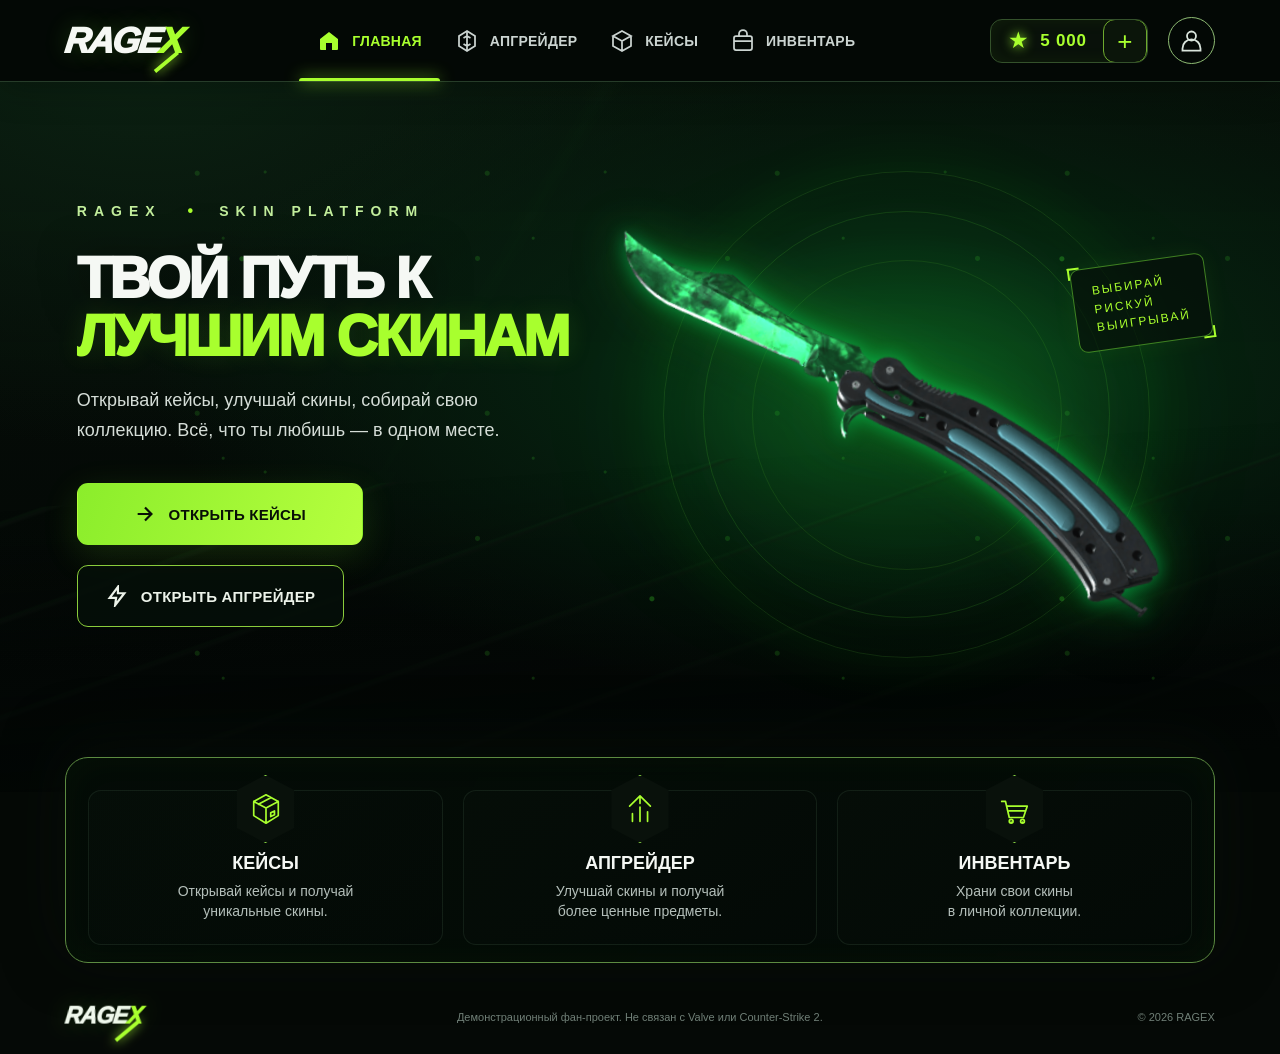
==== index.html @ e9236524 "Update index.html" ====
<!DOCTYPE html>
<html lang="ru">
<head>
<meta charset="UTF-8">
<meta name="viewport" content="width=device-width, initial-scale=1.0">
<meta name="theme-color" content="#050906">
<meta name="description" content="RAGEX — демонстрационная платформа CS2: кейсы, апгрейд и инвентарь.">
<title>RAGEX — CS2 Skin Platform</title>
<style>
:root{--bg:#050906;--green:#a8ff2e;--green2:#49ff75;--text:#f5f8f4;--muted:#a1aaa5;--line:#263b29;--panel:#07100b;--max:1420px}
*{box-sizing:border-box}
html{scroll-behavior:smooth}
body{margin:0;min-height:100vh;color:var(--text);font-family:Inter,Arial,Helvetica,sans-serif;background:var(--bg);overflow-x:hidden}
a{color:inherit;text-decoration:none}
button,a{-webkit-tap-highlight-color:transparent}
.site-header{height:82px;padding:0 max(5.1vw,24px);display:flex;align-items:center;gap:32px;justify-content:space-between;position:sticky;top:0;z-index:20;background:rgba(4,9,6,.88);backdrop-filter:blur(18px);border-bottom:1px solid #263c29;box-shadow:0 6px 35px #0004}
.logo{font-size:36px;line-height:1;font-weight:1000;font-style:italic;letter-spacing:-2.2px;white-space:nowrap;text-shadow:0 0 24px #79ff3533;transform:skew(-7deg)}
.logo .x{color:var(--green);display:inline-block;position:relative}
.logo .x:after{content:"";position:absolute;height:4px;width:28px;background:var(--green);right:-1px;bottom:-5px;transform:rotate(-43deg);box-shadow:0 0 12px #adff39}
.nav{height:100%;display:flex;align-items:stretch;gap:clamp(10px,2.1vw,34px);margin-left:auto;margin-right:auto}
.nav a{position:relative;display:flex;align-items:center;gap:11px;color:#cbd4d1;font-size:14px;font-weight:700;letter-spacing:.25px;padding:0 3px;transition:color .2s ease}
.nav a svg{width:24px;height:24px;stroke:currentColor;stroke-width:1.75;fill:none;flex:none;transition:transform .25s ease,color .25s ease}
.nav a:hover,.nav a.active{color:var(--green)}
.nav a:hover svg{transform:translateY(-2px)}
.nav a.active:after{content:"";position:absolute;height:3px;bottom:0;left:-15px;right:-15px;background:var(--green);box-shadow:0 0 16px #9cff2f;border-radius:4px 4px 0 0}
.header-actions{display:flex;align-items:center;gap:20px}
.balance{height:44px;display:flex;align-items:center;border:1px solid #34512b;border-radius:12px;color:var(--green);background:#09110a;padding-left:17px;overflow:hidden;box-shadow:inset 0 0 18px #8bff1610}
.balance .star{font-size:23px;margin-right:11px;text-shadow:0 0 12px #9cff2e}
.balance strong{font-size:17px;letter-spacing:.8px;white-space:nowrap}
.balance button{height:44px;width:44px;margin-left:16px;border:1px solid #6eaa2e;border-radius:12px;background:#0b150a;color:var(--green);font-size:26px;line-height:1;cursor:pointer;transition:background .2s,transform .2s}
.balance button:hover{background:#213516;transform:scale(1.03)}
.profile{width:47px;height:47px;border:1px solid #8ebc73;border-radius:50%;display:grid;place-items:center;color:#d9e4dc;transition:border-color .2s,color .2s,box-shadow .2s}
.profile:hover{color:var(--green);border-color:var(--green);box-shadow:0 0 22px #9bff2520}
.profile svg{width:27px;height:27px;stroke:currentColor;fill:none;stroke-width:1.6}
main{position:relative;isolation:isolate}
.hero{position:relative;min-height:675px;max-width:1600px;margin:0 auto;padding:100px max(6vw,40px) 145px;display:grid;grid-template-columns:minmax(0,.92fr) minmax(0,1.08fr);align-items:center;gap:28px;overflow:hidden}
.hero:before{content:"";position:absolute;inset:-10% -5% 0;z-index:-4;background:radial-gradient(ellipse at 68% 45%,#073b18 0%,#06200f 22%,transparent 55%),radial-gradient(ellipse at 15% 5%,#0b2112 0,transparent 38%),linear-gradient(180deg,#071009 0%,#030705 85%)}
.hero:after{content:"";position:absolute;inset:0;z-index:-3;opacity:.25;background-image:linear-gradient(120deg,transparent 35%,#55ff5c0d 36%,transparent 37%),linear-gradient(0deg,transparent 85%,#6fff3908 86%);background-size:100% 100%,100% 130px;mask-image:linear-gradient(180deg,black,transparent 95%)}
.ambient{position:absolute;inset:0;overflow:hidden;pointer-events:none;z-index:-2}
.ambient:before{content:"";position:absolute;left:-10%;right:-10%;bottom:0;height:46%;background:linear-gradient(0deg,#030705 0%,transparent 100%),repeating-linear-gradient(164deg,transparent 0 46px,#3cff5110 48px,#0b130d 51px,transparent 54px 93px);opacity:.5;transform:skewY(-4deg)}
.ambient:after{content:"";position:absolute;inset:0;background:radial-gradient(circle at 68% 38%,#4aff3023 0 2px,transparent 3px),radial-gradient(circle at 78% 30%,#4aff3025 0 1px,transparent 2px),radial-gradient(circle at 59% 52%,#4aff3040 0 2px,transparent 3px),radial-gradient(circle at 91% 63%,#4aff3025 0 2px,transparent 3px),radial-gradient(circle at 72% 71%,#4aff3028 0 1px,transparent 2px);background-size:290px 240px,340px 300px,410px 340px,250px 280px,310px 220px;animation:particleDrift 18s linear infinite}
.hero-copy{position:relative;z-index:2;max-width:660px;animation:slideIn .8s cubic-bezier(.2,.7,.2,1) both}
.eyebrow{display:flex;align-items:center;gap:26px;color:#c2ee9c;font-size:14px;letter-spacing:7px;font-weight:600;text-transform:uppercase;margin-bottom:29px}
.eyebrow .dot{font-size:16px;color:var(--green);letter-spacing:0}
h1{font-size:clamp(42px,4.45vw,68px);font-weight:1000;line-height:1.02;letter-spacing:-2.5px;margin:0 0 20px;text-transform:uppercase;text-shadow:0 4px 40px #0008}
h1 span{display:block;color:var(--green);text-shadow:0 0 24px #85ff2520}
.hero-copy p{font-size:18px;line-height:1.68;color:#d5ddd7;max-width:480px;margin:0}
.hero-buttons{display:flex;align-items:center;gap:20px;flex-wrap:wrap;margin-top:38px}
.cta{height:62px;min-width:286px;padding:0 28px;display:inline-flex;justify-content:center;align-items:center;gap:13px;border:1px solid transparent;border-radius:11px;font-size:15px;font-weight:900;letter-spacing:.25px;text-transform:uppercase;transition:transform .25s ease,box-shadow .25s ease,background .25s ease,border-color .25s ease}
.cta svg{width:22px;height:22px;stroke:currentColor;fill:none;stroke-width:2.4}
.cta.primary{color:#081006;background:linear-gradient(110deg,#8bed2b,#b6ff3e);box-shadow:0 10px 36px #8aff3224}
.cta.secondary{min-width:254px;color:#ecf2e9;border-color:#8acc3b;background:#061009cc}
.cta:hover{transform:translateY(-4px)}
.cta.primary:hover{box-shadow:0 14px 42px #8aff3250;filter:brightness(1.04)}
.cta.secondary:hover{background:#11220f;border-color:var(--green);box-shadow:0 0 24px #8aff3219}
.hero-art{min-height:465px;position:relative;display:flex;align-items:center;justify-content:center;animation:artIn 1s .05s cubic-bezier(.2,.7,.2,1) both}
.art-glow{position:absolute;width:75%;height:60%;left:12%;top:20%;border-radius:50%;background:#1bff3d26;filter:blur(72px);animation:glowBreathe 4s ease-in-out infinite}
.art-ring{position:absolute;width:min(82%,525px);aspect-ratio:1;border:1px solid #6cff3820;border-radius:50%;box-shadow:0 0 70px #24ff2710,inset 0 0 55px #24ff2707;animation:ringRotate 30s linear infinite}
.art-ring:before,.art-ring:after{content:"";position:absolute;border:1px solid #68ff3521;border-radius:50%;inset:8%}
.art-ring:after{inset:18%;border-color:#7cff3719}
.knife{position:relative;z-index:1;width:min(112%,690px);height:auto;max-height:545px;object-fit:contain;transform:rotate(-4deg);filter:drop-shadow(0 0 9px #00ff796e) drop-shadow(0 0 25px #20ff425e) drop-shadow(0 18px 22px #0005);animation:knifeFloat 5.5s ease-in-out infinite;user-select:none;-webkit-user-drag:none}
.knife:focus{outline:none}
.risk-note{position:absolute;right:-1%;top:17%;z-index:3;padding:13px 19px;border:1px solid #84ff3d75;border-radius:9px;background:#061009ad;color:var(--green);font-size:12px;line-height:1.55;letter-spacing:2px;transform:rotate(-8deg);box-shadow:0 0 24px #73ff3410;animation:noteFloat 5s ease-in-out infinite}
.risk-note:before,.risk-note:after{content:"";position:absolute;width:10px;height:10px;border-color:var(--green);border-style:solid}
.risk-note:before{top:-3px;left:-3px;border-width:2px 0 0 2px}.risk-note:after{bottom:-3px;right:-3px;border-width:0 2px 2px 0}
.feature-panel{position:relative;z-index:5;max-width:1380px;width:calc(100% - 10.2%);margin:-35px auto 42px;padding:32px 22px 17px;border:1px solid #5c8b41;border-radius:23px;background:linear-gradient(115deg,rgba(4,12,7,.9),rgba(4,12,7,.78));box-shadow:0 -10px 60px #070e09b0,inset 0 0 40px #50ff2508;backdrop-filter:blur(14px)}
.feature-grid{display:grid;grid-template-columns:repeat(3,minmax(0,1fr));gap:20px}
.feature{min-height:155px;padding:17px 18px 15px;display:flex;flex-direction:column;align-items:center;text-align:center;justify-content:flex-start;border:1px solid #20322588;border-radius:13px;background:linear-gradient(145deg,#08110b86,#040a078c);transition:transform .3s ease,border-color .3s ease,background .3s ease,box-shadow .3s ease}
.feature:hover{transform:translateY(-5px);border-color:#7ec541a8;background:linear-gradient(145deg,#102012e8,#071009ed);box-shadow:0 12px 32px #0005,0 0 22px #82ff2810}
.feature-icon{width:68px;height:68px;margin-top:-33px;margin-bottom:10px;display:grid;place-items:center;color:var(--green);background:#09110b;border:1.5px solid #94e849;border-radius:18px;clip-path:polygon(50% 0,92% 22%,92% 78%,50% 100%,8% 78%,8% 22%);filter:drop-shadow(0 0 9px #89ff3716);transition:transform .3s ease,filter .3s ease}
.feature:hover .feature-icon{transform:translateY(-3px) scale(1.06);filter:drop-shadow(0 0 12px #89ff3750)}
.feature-icon svg{width:34px;height:34px;stroke:currentColor;fill:none;stroke-width:1.8;stroke-linecap:round;stroke-linejoin:round}
.feature strong{font-size:18px;margin-bottom:7px;text-transform:uppercase;font-weight:900}
.feature span.desc{color:#b4bfba;font-size:14px;line-height:1.45;max-width:235px}
.site-footer{padding:0 max(5.1vw,24px) 26px;display:flex;justify-content:space-between;gap:16px;align-items:center;color:#718078;font-size:11px}
.site-footer .logo{font-size:23px;letter-spacing:-1px;color:#eff8ec}
.site-footer .x{color:var(--green)}
.toast{position:fixed;left:50%;bottom:22px;z-index:50;transform:translate(-50%,20px);padding:13px 18px;border:1px solid #456b36;border-radius:10px;background:#0b140c;color:#dff5d1;font-size:13px;box-shadow:0 12px 42px #0009;opacity:0;pointer-events:none;transition:opacity .25s,transform .25s}
.toast.show{opacity:1;transform:translate(-50%,0)}
@keyframes slideIn{from{opacity:0;transform:translateX(-24px)}to{opacity:1;transform:translateX(0)}}
@keyframes artIn{from{opacity:0;transform:translateY(18px) scale(.97)}to{opacity:1;transform:translateY(0) scale(1)}}
@keyframes knifeFloat{0%,100%{transform:translateY(0) rotate(-4deg) scale(1)}50%{transform:translateY(-11px) rotate(-1deg) scale(1.018)}}
@keyframes glowBreathe{0%,100%{opacity:.62;transform:scale(.92)}50%{opacity:1;transform:scale(1.08)}}
@keyframes noteFloat{0%,100%{transform:translateY(0) rotate(-8deg)}50%{transform:translateY(-8px) rotate(-6deg)}}
@keyframes ringRotate{to{transform:rotate(360deg)}}
@keyframes particleDrift{0%{transform:translateY(0)}100%{transform:translateY(-75px)}}
@media(max-width:1160px){.site-header{gap:20px;padding-inline:4%}.nav{gap:16px}.nav a{font-size:12px;gap:7px}.nav a svg{width:21px;height:21px}.logo{font-size:31px}.header-actions{gap:12px}.hero{padding-inline:5%;grid-template-columns:minmax(0,.95fr) minmax(0,1.05fr);gap:8px}.risk-note{right:0}.feature-panel{width:90%}}
@media(max-width:850px){.site-header{height:auto;min-height:76px;flex-wrap:wrap;padding:15px 5%;gap:13px}.logo{font-size:29px}.header-actions{margin-left:auto}.nav{order:3;height:45px;width:100%;justify-content:center;gap:clamp(16px,5vw,40px)}.nav a.active:after{left:-8px;right:-8px}.hero{min-height:auto;padding:64px 6% 80px;grid-template-columns:1fr;gap:0}.hero-copy{max-width:720px}.hero-art{min-height:330px;margin-top:0}.knife{width:min(85%,540px);max-height:400px}.art-ring{width:min(64%,390px)}.risk-note{right:7%;top:13%}.feature-panel{margin-top:-24px;padding:30px 15px 16px}.feature-grid{gap:12px}.feature{padding-inline:9px}.feature strong{font-size:15px}.feature span.desc{font-size:12px}}
@media(max-width:560px){.site-header{gap:12px}.logo{font-size:27px}.balance{height:39px;padding-left:10px}.balance .star{font-size:18px;margin-right:7px}.balance strong{font-size:14px}.balance button{height:39px;width:37px;margin-left:9px;font-size:23px}.profile{width:40px;height:40px}.profile svg{width:23px}.nav{justify-content:space-between;gap:5px;overflow-x:auto}.nav a{font-size:10px;gap:5px;white-space:nowrap}.nav a svg{width:18px;height:18px}.nav a.active:after{bottom:-1px}.hero{padding:45px 6% 60px}.eyebrow{font-size:10px;letter-spacing:4px;gap:13px;margin-bottom:23px}h1{font-size:clamp(36px,10vw,52px);letter-spacing:-1.6px;margin-bottom:16px}.hero-copy p{font-size:15px;line-height:1.6}.hero-buttons{margin-top:25px;gap:10px}.cta{width:100%;min-width:0;height:53px;font-size:13px}.hero-art{min-height:260px;margin-top:13px}.knife{width:105%;max-height:300px}.art-ring{width:72%}.risk-note{right:0;top:8%;font-size:9px;padding:9px 11px;letter-spacing:1px}.feature-panel{width:90%;padding:28px 12px 12px;border-radius:17px}.feature-grid{grid-template-columns:1fr;gap:22px}.feature{min-height:115px;padding:12px 10px 13px}.feature-icon{width:54px;height:54px;margin-top:-25px;margin-bottom:8px}.feature-icon svg{width:28px;height:28px}.feature strong{font-size:16px}.feature span.desc{font-size:13px;max-width:280px}.site-footer{padding:0 5% 22px;flex-wrap:wrap;font-size:10px}.site-footer .logo{font-size:21px}}
@media(prefers-reduced-motion:reduce){*,*:before,*:after{animation-duration:.01ms!important;animation-iteration-count:1!important;scroll-behavior:auto!important;transition-duration:.01ms!important}}
</style>
</head>
<body>
<header class="site-header">
  <a class="logo" href="index.html" aria-label="RAGEX — главная">RAGE<span class="x">X</span></a>
  <nav class="nav" aria-label="Главная навигация">
    <a class="active" href="index.html" aria-current="page"><svg viewBox="0 0 24 24"><path d="m3 10 9-7 9 7v10a1 1 0 0 1-1 1h-5v-7h-6v7H4a1 1 0 0 1-1-1z" fill="currentColor" stroke="none"/></svg>ГЛАВНАЯ</a>
    <a href="upgrade.html"><svg viewBox="0 0 24 24"><path d="M12 2 20 7v10l-8 5-8-5V7z"/><path d="M12 2v20M8.5 9 12 7l3.5 2M8.5 15 12 17l3.5-2"/></svg>АПГРЕЙДЕР</a>
    <a href="cases.html"><svg viewBox="0 0 24 24"><path d="m12 2 9 5-9 5-9-5zM3 7v10l9 5 9-5V7M12 12v10"/></svg>КЕЙСЫ</a>
    <a href="inventory.html"><svg viewBox="0 0 24 24"><rect x="3" y="7" width="18" height="14" rx="2"/><path d="M8 7V5a4 4 0 0 1 8 0v2M3 12h18"/></svg>ИНВЕНТАРЬ</a>
  </nav>
  <div class="header-actions">
    <div class="balance" aria-label="Общий демо-баланс сайта"><span class="star">★</span><strong id="balanceValue">5 000</strong><button type="button" id="addBalance" aria-label="Пополнить демо-баланс" title="Демо-пополнение">+</button></div>
    <a class="profile" href="inventory.html" aria-label="Открыть инвентарь"><svg viewBox="0 0 24 24"><circle cx="12" cy="8" r="4"/><path d="M4 21v-2a8 8 0 0 1 16 0v2z"/></svg></a>
  </div>
</header>
<main>
  <section class="hero">
    <div class="ambient" aria-hidden="true"></div>
    <div class="hero-copy">
      <div class="eyebrow"><span>RAGEX</span><span class="dot">•</span><span>SKIN PLATFORM</span></div>
      <h1>ТВОЙ ПУТЬ К <span>ЛУЧШИМ СКИНАМ</span></h1>
      <p>Открывай кейсы, улучшай скины, собирай свою коллекцию. Всё, что ты любишь — в одном месте.</p>
      <div class="hero-buttons">
        <a class="cta primary" href="cases.html"><svg viewBox="0 0 24 24"><path d="M4 12h15M12 5l7 7-7 7"/></svg>ОТКРЫТЬ КЕЙСЫ</a>
        <a class="cta secondary" href="upgrade.html"><svg viewBox="0 0 24 24"><path d="m13 2-9 12h7l-1 8 10-13h-7z"/></svg>ОТКРЫТЬ АПГРЕЙДЕР</a>
      </div>
    </div>
    <div class="hero-art" aria-label="Зелёный нож-бабочка CS2">
      <div class="art-glow"></div><div class="art-ring"></div>
      <img class="knife" src="[data-uri]" alt="Нож-бабочка Gamma Doppler" draggable="false">
      <div class="risk-note">ВЫБИРАЙ<br>РИСКУЙ<br>ВЫИГРЫВАЙ</div>
    </div>
  </section>
  <section class="feature-panel" aria-label="Разделы RAGEX">
    <div class="feature-grid">
      <a class="feature" href="cases.html"><span class="feature-icon"><svg viewBox="0 0 36 36"><path d="m18 3 13 7-13 7-13-7zM5 10v15l13 8 13-8V10M18 17v16M10 13l13-7M23 22l4-2v4l-4 2z"/></svg></span><strong>КЕЙСЫ</strong><span class="desc">Открывай кейсы и получай<br>уникальные скины.</span></a>
      <a class="feature" href="upgrade.html"><span class="feature-icon"><svg viewBox="0 0 36 36"><path d="M18 31V16M10 31V23M26 31V21M7 15l11-11 11 11M18 4v8"/></svg></span><strong>АПГРЕЙДЕР</strong><span class="desc">Улучшай скины и получай<br>более ценные предметы.</span></a>
      <a class="feature" href="inventory.html"><span class="feature-icon"><svg viewBox="0 0 36 36"><path d="M5 10h4l4 17h15l4-12H11M15 32h.01M27 32h.01M13 20h16"/><circle cx="15" cy="31" r="2"/><circle cx="27" cy="31" r="2"/></svg></span><strong>ИНВЕНТАРЬ</strong><span class="desc">Храни свои скины<br>в личной коллекции.</span></a>
    </div>
  </section>
</main>
<footer class="site-footer"><a class="logo" href="index.html">RAGE<span class="x">X</span></a><span>Демонстрационный фан-проект. Не связан с Valve или Counter-Strike 2.</span><span>© 2026 RAGEX</span></footer>
<div class="toast" id="toast" role="status" aria-live="polite"></div>
<script src="ragex-store.js"></script>
<script>
(() => {
 const btn=document.getElementById('addBalance');
 const value=document.getElementById('balanceValue');
 const toast=document.getElementById('toast');
 let timer;
 const render=()=>{value.textContent=window.RagexStore.getBalance().toLocaleString('ru-RU');};
 btn.addEventListener('click',()=>{
   window.RagexStore.addBalance(1000);
   toast.textContent='+1 000 ★ добавлено к общему демо-балансу';
   toast.classList.add('show'); clearTimeout(timer);
   timer=setTimeout(()=>toast.classList.remove('show'),2200);
 });
 window.addEventListener('ragex:change', render);
 render();
})();
</script>
</body>
</html>
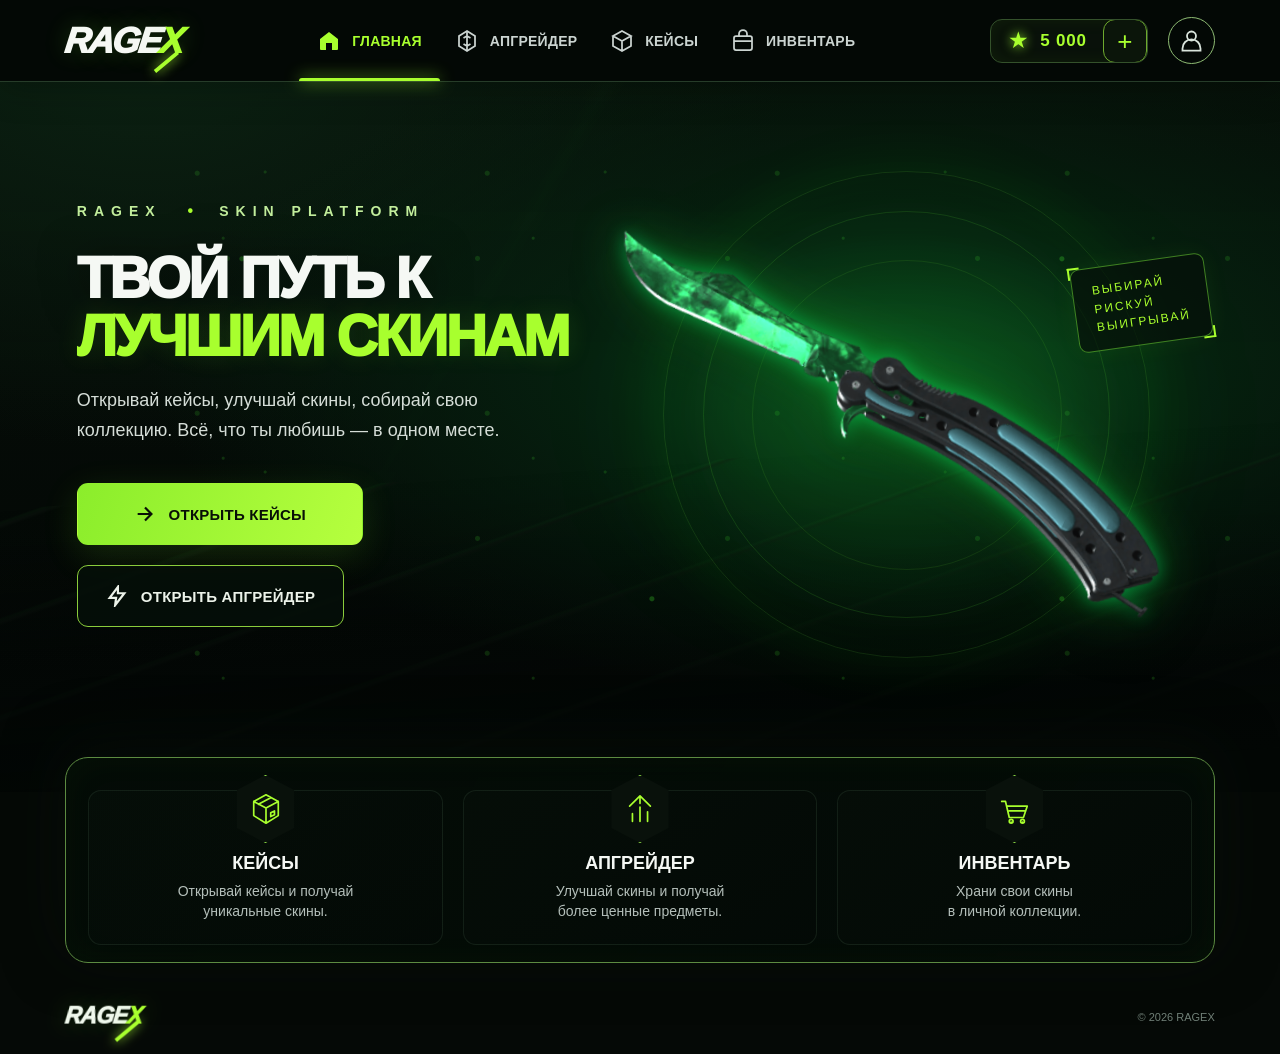
==== commit fa88cb94: "Add files via upload" ====
--- a/index.html
+++ b/index.html
@@ -79,7 +79,7 @@
 .toast.show{opacity:1;transform:translate(-50%,0)}
 @keyframes slideIn{from{opacity:0;transform:translateX(-24px)}to{opacity:1;transform:translateX(0)}}
 @keyframes artIn{from{opacity:0;transform:translateY(18px) scale(.97)}to{opacity:1;transform:translateY(0) scale(1)}}
-@keyframes knifeFloat{0%,100%{transform:translateY(0) rotate(-4deg) scale(1)}50%{transform:translateY(-11px) rotate(-1deg) scale(1.018)}}
+@keyframes knifeFloat{0%,100%{transform:translate3d(0,0,0) rotate(-4deg) scale(1);filter:drop-shadow(0 0 9px #00ff796e) drop-shadow(0 0 25px #20ff425e) drop-shadow(0 18px 22px #0005)}50%{transform:translate3d(4px,-8px,0) rotate(-1.8deg) scale(1.012);filter:drop-shadow(0 0 12px #00ff8b88) drop-shadow(0 0 34px #20ff4270) drop-shadow(0 20px 24px #0005)}}
 @keyframes glowBreathe{0%,100%{opacity:.62;transform:scale(.92)}50%{opacity:1;transform:scale(1.08)}}
 @keyframes noteFloat{0%,100%{transform:translateY(0) rotate(-8deg)}50%{transform:translateY(-8px) rotate(-6deg)}}
 @keyframes ringRotate{to{transform:rotate(360deg)}}
@@ -88,6 +88,7 @@
 @media(max-width:850px){.site-header{height:auto;min-height:76px;flex-wrap:wrap;padding:15px 5%;gap:13px}.logo{font-size:29px}.header-actions{margin-left:auto}.nav{order:3;height:45px;width:100%;justify-content:center;gap:clamp(16px,5vw,40px)}.nav a.active:after{left:-8px;right:-8px}.hero{min-height:auto;padding:64px 6% 80px;grid-template-columns:1fr;gap:0}.hero-copy{max-width:720px}.hero-art{min-height:330px;margin-top:0}.knife{width:min(85%,540px);max-height:400px}.art-ring{width:min(64%,390px)}.risk-note{right:7%;top:13%}.feature-panel{margin-top:-24px;padding:30px 15px 16px}.feature-grid{gap:12px}.feature{padding-inline:9px}.feature strong{font-size:15px}.feature span.desc{font-size:12px}}
 @media(max-width:560px){.site-header{gap:12px}.logo{font-size:27px}.balance{height:39px;padding-left:10px}.balance .star{font-size:18px;margin-right:7px}.balance strong{font-size:14px}.balance button{height:39px;width:37px;margin-left:9px;font-size:23px}.profile{width:40px;height:40px}.profile svg{width:23px}.nav{justify-content:space-between;gap:5px;overflow-x:auto}.nav a{font-size:10px;gap:5px;white-space:nowrap}.nav a svg{width:18px;height:18px}.nav a.active:after{bottom:-1px}.hero{padding:45px 6% 60px}.eyebrow{font-size:10px;letter-spacing:4px;gap:13px;margin-bottom:23px}h1{font-size:clamp(36px,10vw,52px);letter-spacing:-1.6px;margin-bottom:16px}.hero-copy p{font-size:15px;line-height:1.6}.hero-buttons{margin-top:25px;gap:10px}.cta{width:100%;min-width:0;height:53px;font-size:13px}.hero-art{min-height:260px;margin-top:13px}.knife{width:105%;max-height:300px}.art-ring{width:72%}.risk-note{right:0;top:8%;font-size:9px;padding:9px 11px;letter-spacing:1px}.feature-panel{width:90%;padding:28px 12px 12px;border-radius:17px}.feature-grid{grid-template-columns:1fr;gap:22px}.feature{min-height:115px;padding:12px 10px 13px}.feature-icon{width:54px;height:54px;margin-top:-25px;margin-bottom:8px}.feature-icon svg{width:28px;height:28px}.feature strong{font-size:16px}.feature span.desc{font-size:13px;max-width:280px}.site-footer{padding:0 5% 22px;flex-wrap:wrap;font-size:10px}.site-footer .logo{font-size:21px}}
 @media(prefers-reduced-motion:reduce){*,*:before,*:after{animation-duration:.01ms!important;animation-iteration-count:1!important;scroll-behavior:auto!important;transition-duration:.01ms!important}}
+@media (prefers-reduced-motion: reduce){.knife{animation:none!important}.art-glow{animation:none!important;opacity:.8}}
 </style>
 </head>
 <body>
@@ -130,7 +131,7 @@
     </div>
   </section>
 </main>
-<footer class="site-footer"><a class="logo" href="index.html">RAGE<span class="x">X</span></a><span>Демонстрационный фан-проект. Не связан с Valve или Counter-Strike 2.</span><span>© 2026 RAGEX</span></footer>
+<footer class="site-footer"><a class="logo" href="index.html">RAGE<span class="x">X</span></a><span>© 2026 RAGEX</span></footer>
 <div class="toast" id="toast" role="status" aria-live="polite"></div>
 <script src="ragex-store.js"></script>
 <script>
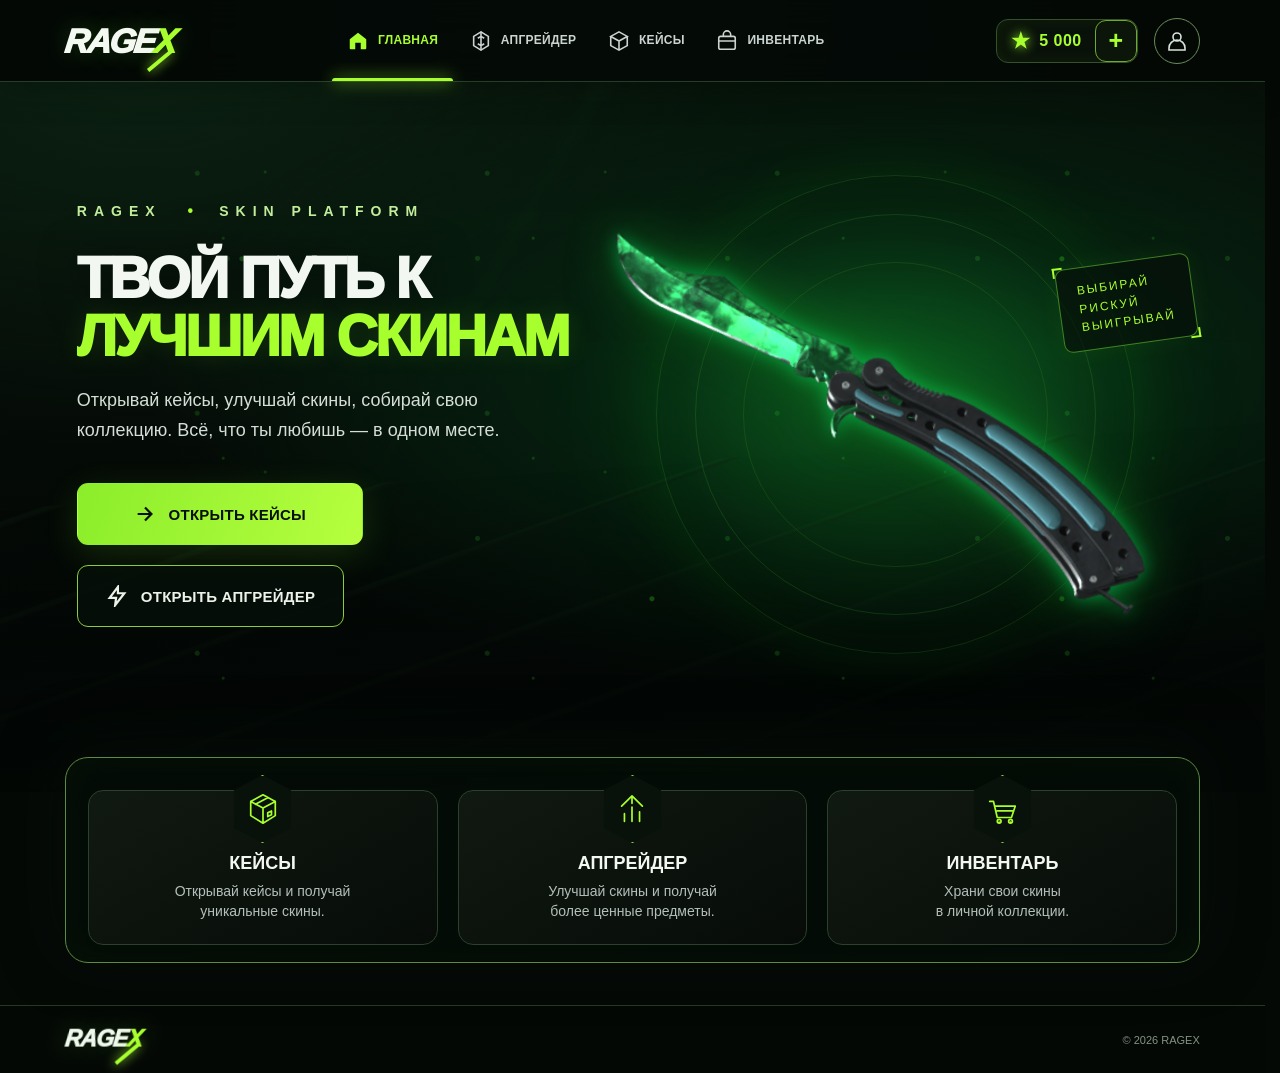
==== commit 19377419: "Add files via upload" ====
--- a/index.html
+++ b/index.html
@@ -90,19 +90,15 @@
 @media(prefers-reduced-motion:reduce){*,*:before,*:after{animation-duration:.01ms!important;animation-iteration-count:1!important;scroll-behavior:auto!important;transition-duration:.01ms!important}}
 @media (prefers-reduced-motion: reduce){.knife{animation:none!important}.art-glow{animation:none!important;opacity:.8}}
 </style>
+  <link rel="stylesheet" href="ragex-theme.css?v=20261011-unified1">
 </head>
 <body>
 <header class="site-header">
   <a class="logo" href="index.html" aria-label="RAGEX — главная">RAGE<span class="x">X</span></a>
-  <nav class="nav" aria-label="Главная навигация">
-    <a class="active" href="index.html" aria-current="page"><svg viewBox="0 0 24 24"><path d="m3 10 9-7 9 7v10a1 1 0 0 1-1 1h-5v-7h-6v7H4a1 1 0 0 1-1-1z" fill="currentColor" stroke="none"/></svg>ГЛАВНАЯ</a>
-    <a href="upgrade.html"><svg viewBox="0 0 24 24"><path d="M12 2 20 7v10l-8 5-8-5V7z"/><path d="M12 2v20M8.5 9 12 7l3.5 2M8.5 15 12 17l3.5-2"/></svg>АПГРЕЙДЕР</a>
-    <a href="cases.html"><svg viewBox="0 0 24 24"><path d="m12 2 9 5-9 5-9-5zM3 7v10l9 5 9-5V7M12 12v10"/></svg>КЕЙСЫ</a>
-    <a href="inventory.html"><svg viewBox="0 0 24 24"><rect x="3" y="7" width="18" height="14" rx="2"/><path d="M8 7V5a4 4 0 0 1 8 0v2M3 12h18"/></svg>ИНВЕНТАРЬ</a>
-  </nav>
+  <nav class="nav" aria-label="Основная навигация"><a class="active" href="index.html" aria-current="page"><svg viewBox="0 0 24 24" aria-hidden="true"><path d="m3 10 9-7 9 7v10a1 1 0 0 1-1 1h-5v-7h-6v7H4a1 1 0 0 1-1-1z" fill="currentColor" stroke="none"/></svg>ГЛАВНАЯ</a><a href="upgrade.html"><svg viewBox="0 0 24 24" aria-hidden="true"><path d="M12 2 20 7v10l-8 5-8-5V7z"/><path d="M12 2v20M8.5 9 12 7l3.5 2M8.5 15 12 17l3.5-2"/></svg>АПГРЕЙДЕР</a><a href="cases.html"><svg viewBox="0 0 24 24" aria-hidden="true"><path d="m12 2 9 5-9 5-9-5zM3 7v10l9 5 9-5V7M12 12v10"/></svg>КЕЙСЫ</a><a href="inventory.html"><svg viewBox="0 0 24 24" aria-hidden="true"><rect x="3" y="7" width="18" height="14" rx="2"/><path d="M8 7V5a4 4 0 0 1 8 0v2M3 12h18"/></svg>ИНВЕНТАРЬ</a></nav>
   <div class="header-actions">
     <div class="balance" aria-label="Общий демо-баланс сайта"><span class="star">★</span><strong id="balanceValue">5 000</strong><button type="button" id="addBalance" aria-label="Пополнить демо-баланс" title="Демо-пополнение">+</button></div>
-    <a class="profile" href="inventory.html" aria-label="Открыть инвентарь"><svg viewBox="0 0 24 24"><circle cx="12" cy="8" r="4"/><path d="M4 21v-2a8 8 0 0 1 16 0v2z"/></svg></a>
+    <a class="profile" href="inventory.html" aria-label="Открыть инвентарь"><svg viewBox="0 0 24 24" aria-hidden="true"><circle cx="12" cy="8" r="4"/><path d="M4 21v-2a8 8 0 0 1 16 0v2z"/></svg></a>
   </div>
 </header>
 <main>
@@ -132,24 +128,8 @@
   </section>
 </main>
 <footer class="site-footer"><a class="logo" href="index.html">RAGE<span class="x">X</span></a><span>© 2026 RAGEX</span></footer>
-<div class="toast" id="toast" role="status" aria-live="polite"></div>
 <script src="ragex-store.js"></script>
-<script>
-(() => {
- const btn=document.getElementById('addBalance');
- const value=document.getElementById('balanceValue');
- const toast=document.getElementById('toast');
- let timer;
- const render=()=>{value.textContent=window.RagexStore.getBalance().toLocaleString('ru-RU');};
- btn.addEventListener('click',()=>{
-   window.RagexStore.addBalance(1000);
-   toast.textContent='+1 000 ★ добавлено к общему демо-балансу';
-   toast.classList.add('show'); clearTimeout(timer);
-   timer=setTimeout(()=>toast.classList.remove('show'),2200);
- });
- window.addEventListener('ragex:change', render);
- render();
-})();
-</script>
+<div class="ragex-toast" id="ragexToast" role="status" aria-live="polite"></div>
+<script src="ragex-theme.js?v=20261011-unified1"></script>
 </body>
 </html>
--- a/ragex-theme.css
+++ b/ragex-theme.css
@@ -0,0 +1,35 @@
+/* RAGEX — shared visual system for every page */
+:root{--bg:#050906;--panel:#0b120d;--panel-2:#101912;--green:#a8ff2e;--green-2:#49ff75;--text:#f3f7f1;--muted:#9ba99d;--line:#2c402b;--max:1420px;color-scheme:dark}
+*,*::before,*::after{box-sizing:border-box}
+html{scroll-behavior:smooth;scrollbar-gutter:stable}
+body{margin:0;min-height:100vh;background:radial-gradient(ellipse at 50% 0,rgba(16,34,21,.78) 0,rgba(5,9,6,0) 48%),var(--bg)!important;color:var(--text);font-family:Inter,Arial,Helvetica,sans-serif!important;overflow-x:hidden}
+a{color:inherit;text-decoration:none}button,input,select{font:inherit}button,a{-webkit-tap-highlight-color:transparent}
+header.site-header,header.header{width:100%;height:82px;min-height:82px;padding:0 clamp(20px,5.1vw,76px)!important;display:flex;align-items:center;justify-content:space-between;gap:clamp(14px,2.2vw,32px);position:sticky;top:0;z-index:100;background:rgba(4,9,6,.9)!important;backdrop-filter:blur(18px);-webkit-backdrop-filter:blur(18px);border-bottom:1px solid #263c29!important;box-shadow:0 6px 35px #0004!important}
+.site-header .logo,.header .logo{flex:0 0 auto;margin:0!important;padding:0!important;font-size:34px!important;line-height:1!important;font-weight:1000!important;font-style:italic;letter-spacing:-2.2px!important;white-space:nowrap;color:#f4f9f1!important;text-shadow:0 0 24px #79ff3533;transform:skew(-7deg)}
+.site-header .logo .x,.header .logo .x{color:var(--green)!important;display:inline-block;position:relative}
+.site-header .logo .x:after,.header .logo .x:after{content:"";position:absolute;height:4px;width:28px;background:var(--green);right:-1px;bottom:-5px;transform:rotate(-43deg);box-shadow:0 0 12px #adff39}
+.site-header nav.nav,.header nav,.header nav.nav{height:100%;min-width:0;flex:1 1 auto;display:flex;align-items:stretch;justify-content:center;gap:clamp(12px,2vw,30px);margin:0!important;padding:0!important;order:initial;width:auto;overflow:visible;background:transparent}
+.site-header nav a,.header nav a{height:100%;position:relative;display:flex;align-items:center;justify-content:center;gap:9px;margin:0!important;padding:0 3px!important;white-space:nowrap;color:#cbd4d1!important;font-size:12px!important;line-height:1.2;font-weight:800!important;letter-spacing:.28px;border:0!important;background:transparent!important;border-radius:0!important;transition:color .2s ease,transform .2s ease}
+.site-header nav a svg,.header nav a svg{display:block;width:22px;height:22px;flex:none;stroke:currentColor;stroke-width:1.75;fill:none;transition:transform .2s ease}
+.site-header nav a:hover,.site-header nav a.active,.header nav a:hover,.header nav a.active{color:var(--green)!important}
+.site-header nav a:hover svg,.header nav a:hover svg{transform:translateY(-2px)}
+.site-header nav a.active:after,.header nav a.active:after{content:"";position:absolute;height:3px;bottom:0;left:-12px;right:-12px;background:var(--green);box-shadow:0 0 16px #9cff2f;border-radius:4px 4px 0 0}
+.site-header .header-actions,.header .header-actions{flex:0 0 auto;display:flex;align-items:center;gap:16px;margin-left:auto}
+.site-header .balance,.header .balance{height:44px;min-height:44px;display:flex;align-items:center;gap:0;margin:0!important;padding:0 0 0 14px!important;border:1px solid #34512b!important;border-radius:12px!important;color:var(--green)!important;background:#09110a!important;white-space:nowrap;overflow:hidden;box-shadow:inset 0 0 18px #8bff1610;font-size:15px!important;font-weight:900!important}
+.site-header .balance .star,.header .balance .star{font-size:21px;margin-right:9px;color:var(--green);text-shadow:0 0 12px #9cff2e}
+.site-header .balance strong,.site-header .balance span:not(.star),.header .balance strong,.header .balance span:not(.star){display:inline-block;padding:0!important;color:var(--green)!important;font-size:16px!important;font-weight:900!important;letter-spacing:.5px;white-space:nowrap}
+.site-header .balance button,.header .balance button{width:42px;height:42px;min-width:42px;margin-left:13px;padding:0;border:1px solid #6eaa2e;border-radius:11px;background:#0b150a;color:var(--green);font-size:25px;line-height:1;cursor:pointer;transition:background .2s,transform .2s}
+.site-header .balance button:hover,.header .balance button:hover{background:#213516;transform:scale(1.03)}.site-header .balance button:disabled,.header .balance button:disabled{opacity:.4;cursor:not-allowed}
+.site-header .profile,.header .profile{width:46px;height:46px;min-width:46px;border:1px solid #6a8c5a;border-radius:50%;display:grid;place-items:center;color:#d9e4dc!important;background:transparent!important;padding:0!important;transition:border-color .2s,color .2s,box-shadow .2s}
+.site-header .profile:hover,.header .profile:hover{color:var(--green)!important;border-color:var(--green)!important;box-shadow:0 0 22px #9bff2520}.site-header .profile svg,.header .profile svg{width:24px;height:24px;stroke:currentColor;fill:none;stroke-width:1.6}
+main{position:relative;isolation:isolate}.wrap{width:100%!important;max-width:var(--max)!important;margin:0 auto!important;padding:38px clamp(20px,5.1vw,74px) 76px!important}
+.wrap>.eyebrow{margin-top:0;margin-bottom:10px;font-size:11px;letter-spacing:3.5px;text-transform:uppercase;color:#b9e99d}.wrap>.title,.wrap>.page-title{margin:9px 0 10px!important;font-size:clamp(32px,3.55vw,49px)!important;line-height:1.08!important;letter-spacing:-1.4px!important;font-weight:950!important;color:var(--text)!important}.wrap>.title span,.wrap>.page-title span{color:var(--green)!important}
+.wrap>.desc,.wrap>.page-title+p{max-width:760px;margin:0 0 28px!important;color:var(--muted)!important;font-size:14px!important;line-height:1.7!important}
+.summary{display:grid!important;grid-template-columns:repeat(3,minmax(0,1fr));gap:14px!important;margin:22px 0 26px!important}.metric{min-width:0!important;min-height:88px;border:1px solid var(--line)!important;border-radius:12px!important;padding:16px 18px!important;background:linear-gradient(145deg,rgba(18,27,19,.94),rgba(8,13,9,.95))!important}.metric small{font-size:10px!important;letter-spacing:1.1px!important;color:var(--muted)!important}.metric strong{font-size:22px!important;color:var(--green)!important}
+.grid{grid-template-columns:repeat(auto-fill,minmax(min(100%,210px),1fr))!important;gap:16px!important}.card,.case,.feature,.item-panel,.box,.empty{border-color:#2c402b!important;border-radius:15px!important;background:linear-gradient(150deg,rgba(17,26,18,.96),rgba(7,12,8,.98))!important}.card{min-height:228px!important;padding:19px!important}.card .sell,.case .open{min-height:40px;border-radius:9px!important;font-size:11px!important;font-weight:900!important;letter-spacing:.2px}.cases{grid-template-columns:repeat(3,minmax(0,1fr))!important;gap:17px!important}.case{min-width:0;min-height:320px;padding:24px 20px 20px!important}.case h2{font-size:18px!important}.status{border-radius:11px!important;border-color:#38502f!important;background:#0a140b!important}
+.site-footer,.foot{width:100%;min-height:68px;display:flex;align-items:center;justify-content:center;gap:14px;padding:22px clamp(20px,5.1vw,74px)!important;border-top:1px solid #253826!important;color:#849286!important;text-align:center;font-size:11px!important;background:rgba(4,9,6,.62)}.site-footer{justify-content:space-between}
+.ragex-toast{position:fixed;left:50%;bottom:22px;z-index:1500;max-width:calc(100vw - 30px);transform:translate(-50%,12px);padding:12px 17px;border:1px solid #456b36;border-radius:11px;background:#0b140c;color:#dff5d1;font-size:13px;box-shadow:0 12px 42px #0009;opacity:0;pointer-events:none;transition:opacity .22s,transform .22s}.ragex-toast.show{opacity:1;transform:translate(-50%,0)}.nav-locked{opacity:.48!important;cursor:not-allowed!important;filter:saturate(.4)}
+@media(max-width:1050px){.site-header nav.nav,.header nav{gap:13px}.site-header nav a,.header nav a{font-size:11px!important;gap:6px}.site-header nav a svg,.header nav a svg{width:19px;height:19px}.site-header .logo,.header .logo{font-size:30px!important}.site-header .header-actions,.header .header-actions{gap:10px}.site-header .balance,.header .balance{padding-left:10px!important}.site-header .balance button,.header .balance button{margin-left:8px;width:37px;min-width:37px;height:42px}}
+@media(max-width:850px){header.site-header,header.header{height:auto;min-height:0;flex-wrap:wrap;padding:12px 20px 0!important;gap:0}.site-header .logo,.header .logo{order:1;margin:0 0 12px!important;font-size:29px!important}.site-header .header-actions,.header .header-actions{order:2;margin:0 0 12px auto}.site-header nav.nav,.header nav,.header nav.nav{order:3;flex:1 0 calc(100% + 40px);width:calc(100% + 40px);height:43px;margin:0 -20px!important;padding:0 20px!important;justify-content:flex-start;gap:clamp(18px,4vw,35px);overflow-x:auto;overflow-y:hidden;scrollbar-width:none}.site-header nav.nav::-webkit-scrollbar,.header nav::-webkit-scrollbar{display:none}.site-header nav a,.header nav a{font-size:11px!important}.site-header nav a.active:after,.header nav a.active:after{left:0;right:0}.wrap{padding:30px 22px 55px!important}.cases{grid-template-columns:repeat(2,minmax(0,1fr))!important}}
+@media(max-width:560px){.site-header .logo,.header .logo{font-size:26px!important}.site-header .header-actions,.header .header-actions{gap:8px}.site-header .balance,.header .balance{height:38px;min-height:38px;font-size:12px!important;padding-left:8px!important}.site-header .balance .star,.header .balance .star{font-size:17px;margin-right:5px}.site-header .balance strong,.site-header .balance span:not(.star),.header .balance strong,.header .balance span:not(.star){font-size:13px!important}.site-header .balance button,.header .balance button{width:32px;min-width:32px;height:36px;margin-left:6px;font-size:21px}.site-header .profile,.header .profile{width:38px;height:38px;min-width:38px}.site-header .profile svg,.header .profile svg{width:20px;height:20px}.site-header nav.nav,.header nav,.header nav.nav{gap:18px}.site-header nav a,.header nav a{font-size:10px!important;gap:5px}.site-header nav a svg,.header nav a svg{width:17px;height:17px}.wrap{padding:25px 15px 42px!important}.wrap>.title,.wrap>.page-title{font-size:31px!important}.summary{grid-template-columns:1fr!important;gap:9px!important}.metric{min-height:70px!important}.cases{grid-template-columns:1fr!important}.case{min-height:0;padding:16px!important}.grid{grid-template-columns:repeat(2,minmax(0,1fr))!important;gap:10px!important}.card{min-height:205px!important;padding:12px!important}.card .name{overflow-wrap:anywhere}.site-footer,.foot{padding:18px 15px!important;flex-wrap:wrap}}
+@media(prefers-reduced-motion:reduce){html{scroll-behavior:auto}*,*::before,*::after{animation-duration:.01ms!important;animation-iteration-count:1!important;transition-duration:.01ms!important}}
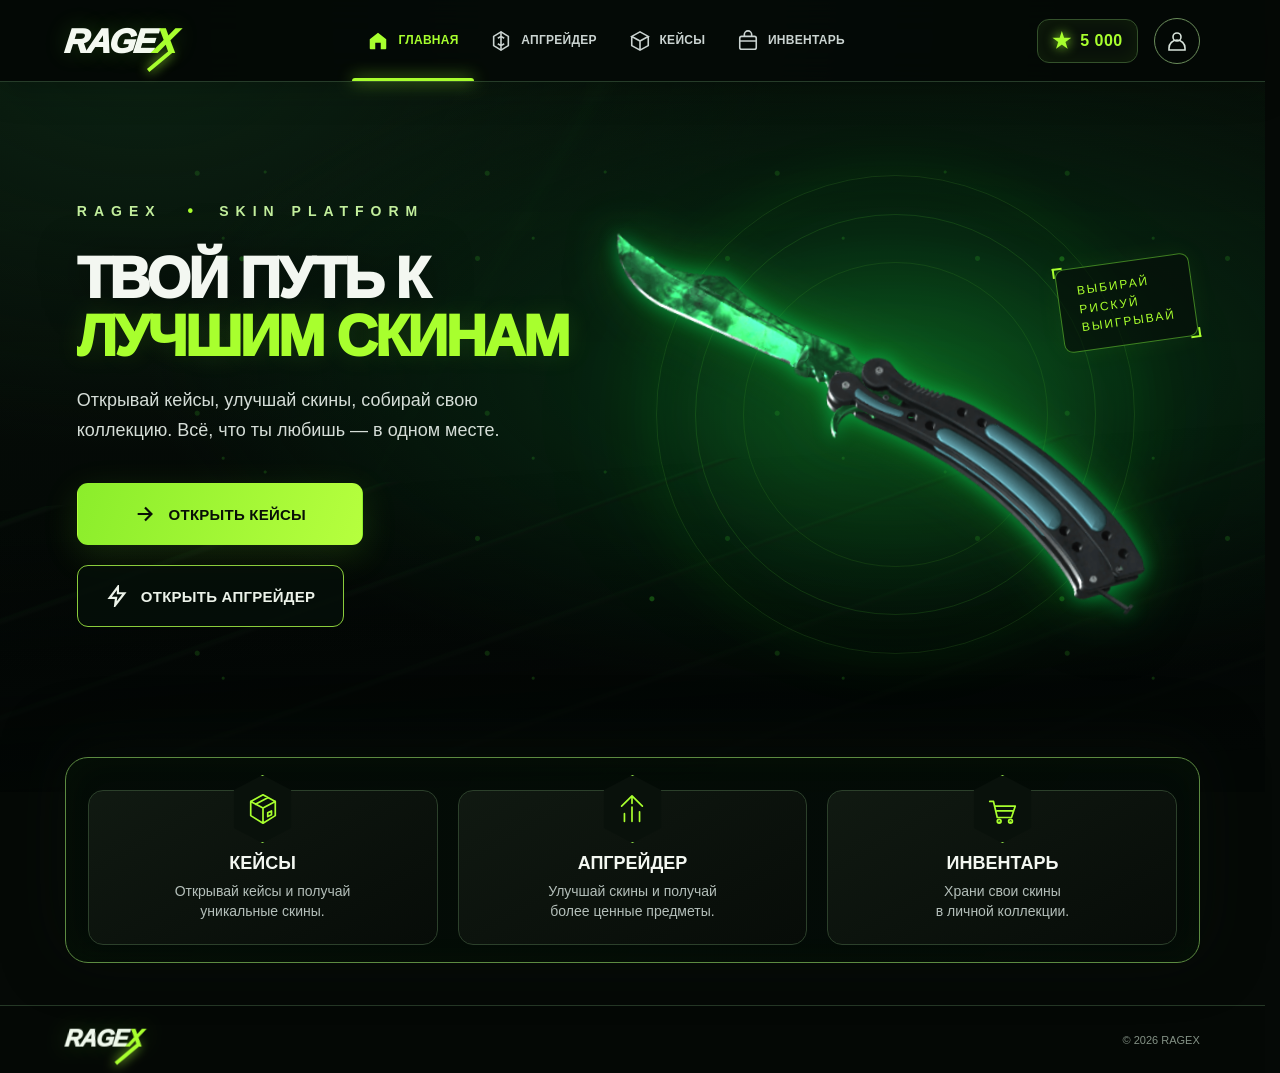
==== commit b976d20c: "Add files via upload" ====
--- a/index.html
+++ b/index.html
@@ -90,14 +90,14 @@
 @media(prefers-reduced-motion:reduce){*,*:before,*:after{animation-duration:.01ms!important;animation-iteration-count:1!important;scroll-behavior:auto!important;transition-duration:.01ms!important}}
 @media (prefers-reduced-motion: reduce){.knife{animation:none!important}.art-glow{animation:none!important;opacity:.8}}
 </style>
-  <link rel="stylesheet" href="ragex-theme.css?v=20261011-unified1">
+  <link rel="stylesheet" href="ragex-theme.css?v=20261011-no-topup-boost1">
 </head>
 <body>
 <header class="site-header">
   <a class="logo" href="index.html" aria-label="RAGEX — главная">RAGE<span class="x">X</span></a>
   <nav class="nav" aria-label="Основная навигация"><a class="active" href="index.html" aria-current="page"><svg viewBox="0 0 24 24" aria-hidden="true"><path d="m3 10 9-7 9 7v10a1 1 0 0 1-1 1h-5v-7h-6v7H4a1 1 0 0 1-1-1z" fill="currentColor" stroke="none"/></svg>ГЛАВНАЯ</a><a href="upgrade.html"><svg viewBox="0 0 24 24" aria-hidden="true"><path d="M12 2 20 7v10l-8 5-8-5V7z"/><path d="M12 2v20M8.5 9 12 7l3.5 2M8.5 15 12 17l3.5-2"/></svg>АПГРЕЙДЕР</a><a href="cases.html"><svg viewBox="0 0 24 24" aria-hidden="true"><path d="m12 2 9 5-9 5-9-5zM3 7v10l9 5 9-5V7M12 12v10"/></svg>КЕЙСЫ</a><a href="inventory.html"><svg viewBox="0 0 24 24" aria-hidden="true"><rect x="3" y="7" width="18" height="14" rx="2"/><path d="M8 7V5a4 4 0 0 1 8 0v2M3 12h18"/></svg>ИНВЕНТАРЬ</a></nav>
   <div class="header-actions">
-    <div class="balance" aria-label="Общий демо-баланс сайта"><span class="star">★</span><strong id="balanceValue">5 000</strong><button type="button" id="addBalance" aria-label="Пополнить демо-баланс" title="Демо-пополнение">+</button></div>
+    <div class="balance" aria-label="Общий демо-баланс сайта"><span class="star">★</span><strong id="balanceValue">5 000</strong></div>
     <a class="profile" href="inventory.html" aria-label="Открыть инвентарь"><svg viewBox="0 0 24 24" aria-hidden="true"><circle cx="12" cy="8" r="4"/><path d="M4 21v-2a8 8 0 0 1 16 0v2z"/></svg></a>
   </div>
 </header>
@@ -130,6 +130,6 @@
 <footer class="site-footer"><a class="logo" href="index.html">RAGE<span class="x">X</span></a><span>© 2026 RAGEX</span></footer>
 <script src="ragex-store.js"></script>
 <div class="ragex-toast" id="ragexToast" role="status" aria-live="polite"></div>
-<script src="ragex-theme.js?v=20261011-unified1"></script>
+<script src="ragex-theme.js?v=20261011-no-topup-boost1"></script>
 </body>
 </html>
--- a/ragex-theme.css
+++ b/ragex-theme.css
@@ -15,11 +15,9 @@
 .site-header nav a:hover svg,.header nav a:hover svg{transform:translateY(-2px)}
 .site-header nav a.active:after,.header nav a.active:after{content:"";position:absolute;height:3px;bottom:0;left:-12px;right:-12px;background:var(--green);box-shadow:0 0 16px #9cff2f;border-radius:4px 4px 0 0}
 .site-header .header-actions,.header .header-actions{flex:0 0 auto;display:flex;align-items:center;gap:16px;margin-left:auto}
-.site-header .balance,.header .balance{height:44px;min-height:44px;display:flex;align-items:center;gap:0;margin:0!important;padding:0 0 0 14px!important;border:1px solid #34512b!important;border-radius:12px!important;color:var(--green)!important;background:#09110a!important;white-space:nowrap;overflow:hidden;box-shadow:inset 0 0 18px #8bff1610;font-size:15px!important;font-weight:900!important}
+.site-header .balance,.header .balance{height:44px;min-height:44px;display:flex;align-items:center;gap:0;margin:0!important;padding:0 14px 0 14px!important;border:1px solid #34512b!important;border-radius:12px!important;color:var(--green)!important;background:#09110a!important;white-space:nowrap;overflow:hidden;box-shadow:inset 0 0 18px #8bff1610;font-size:15px!important;font-weight:900!important}
 .site-header .balance .star,.header .balance .star{font-size:21px;margin-right:9px;color:var(--green);text-shadow:0 0 12px #9cff2e}
 .site-header .balance strong,.site-header .balance span:not(.star),.header .balance strong,.header .balance span:not(.star){display:inline-block;padding:0!important;color:var(--green)!important;font-size:16px!important;font-weight:900!important;letter-spacing:.5px;white-space:nowrap}
-.site-header .balance button,.header .balance button{width:42px;height:42px;min-width:42px;margin-left:13px;padding:0;border:1px solid #6eaa2e;border-radius:11px;background:#0b150a;color:var(--green);font-size:25px;line-height:1;cursor:pointer;transition:background .2s,transform .2s}
-.site-header .balance button:hover,.header .balance button:hover{background:#213516;transform:scale(1.03)}.site-header .balance button:disabled,.header .balance button:disabled{opacity:.4;cursor:not-allowed}
 .site-header .profile,.header .profile{width:46px;height:46px;min-width:46px;border:1px solid #6a8c5a;border-radius:50%;display:grid;place-items:center;color:#d9e4dc!important;background:transparent!important;padding:0!important;transition:border-color .2s,color .2s,box-shadow .2s}
 .site-header .profile:hover,.header .profile:hover{color:var(--green)!important;border-color:var(--green)!important;box-shadow:0 0 22px #9bff2520}.site-header .profile svg,.header .profile svg{width:24px;height:24px;stroke:currentColor;fill:none;stroke-width:1.6}
 main{position:relative;isolation:isolate}.wrap{width:100%!important;max-width:var(--max)!important;margin:0 auto!important;padding:38px clamp(20px,5.1vw,74px) 76px!important}
@@ -29,7 +27,7 @@
 .grid{grid-template-columns:repeat(auto-fill,minmax(min(100%,210px),1fr))!important;gap:16px!important}.card,.case,.feature,.item-panel,.box,.empty{border-color:#2c402b!important;border-radius:15px!important;background:linear-gradient(150deg,rgba(17,26,18,.96),rgba(7,12,8,.98))!important}.card{min-height:228px!important;padding:19px!important}.card .sell,.case .open{min-height:40px;border-radius:9px!important;font-size:11px!important;font-weight:900!important;letter-spacing:.2px}.cases{grid-template-columns:repeat(3,minmax(0,1fr))!important;gap:17px!important}.case{min-width:0;min-height:320px;padding:24px 20px 20px!important}.case h2{font-size:18px!important}.status{border-radius:11px!important;border-color:#38502f!important;background:#0a140b!important}
 .site-footer,.foot{width:100%;min-height:68px;display:flex;align-items:center;justify-content:center;gap:14px;padding:22px clamp(20px,5.1vw,74px)!important;border-top:1px solid #253826!important;color:#849286!important;text-align:center;font-size:11px!important;background:rgba(4,9,6,.62)}.site-footer{justify-content:space-between}
 .ragex-toast{position:fixed;left:50%;bottom:22px;z-index:1500;max-width:calc(100vw - 30px);transform:translate(-50%,12px);padding:12px 17px;border:1px solid #456b36;border-radius:11px;background:#0b140c;color:#dff5d1;font-size:13px;box-shadow:0 12px 42px #0009;opacity:0;pointer-events:none;transition:opacity .22s,transform .22s}.ragex-toast.show{opacity:1;transform:translate(-50%,0)}.nav-locked{opacity:.48!important;cursor:not-allowed!important;filter:saturate(.4)}
-@media(max-width:1050px){.site-header nav.nav,.header nav{gap:13px}.site-header nav a,.header nav a{font-size:11px!important;gap:6px}.site-header nav a svg,.header nav a svg{width:19px;height:19px}.site-header .logo,.header .logo{font-size:30px!important}.site-header .header-actions,.header .header-actions{gap:10px}.site-header .balance,.header .balance{padding-left:10px!important}.site-header .balance button,.header .balance button{margin-left:8px;width:37px;min-width:37px;height:42px}}
+@media(max-width:1050px){.site-header nav.nav,.header nav{gap:13px}.site-header nav a,.header nav a{font-size:11px!important;gap:6px}.site-header nav a svg,.header nav a svg{width:19px;height:19px}.site-header .logo,.header .logo{font-size:30px!important}.site-header .header-actions,.header .header-actions{gap:10px}.site-header .balance,.header .balance{padding:0 10px!important}}
 @media(max-width:850px){header.site-header,header.header{height:auto;min-height:0;flex-wrap:wrap;padding:12px 20px 0!important;gap:0}.site-header .logo,.header .logo{order:1;margin:0 0 12px!important;font-size:29px!important}.site-header .header-actions,.header .header-actions{order:2;margin:0 0 12px auto}.site-header nav.nav,.header nav,.header nav.nav{order:3;flex:1 0 calc(100% + 40px);width:calc(100% + 40px);height:43px;margin:0 -20px!important;padding:0 20px!important;justify-content:flex-start;gap:clamp(18px,4vw,35px);overflow-x:auto;overflow-y:hidden;scrollbar-width:none}.site-header nav.nav::-webkit-scrollbar,.header nav::-webkit-scrollbar{display:none}.site-header nav a,.header nav a{font-size:11px!important}.site-header nav a.active:after,.header nav a.active:after{left:0;right:0}.wrap{padding:30px 22px 55px!important}.cases{grid-template-columns:repeat(2,minmax(0,1fr))!important}}
-@media(max-width:560px){.site-header .logo,.header .logo{font-size:26px!important}.site-header .header-actions,.header .header-actions{gap:8px}.site-header .balance,.header .balance{height:38px;min-height:38px;font-size:12px!important;padding-left:8px!important}.site-header .balance .star,.header .balance .star{font-size:17px;margin-right:5px}.site-header .balance strong,.site-header .balance span:not(.star),.header .balance strong,.header .balance span:not(.star){font-size:13px!important}.site-header .balance button,.header .balance button{width:32px;min-width:32px;height:36px;margin-left:6px;font-size:21px}.site-header .profile,.header .profile{width:38px;height:38px;min-width:38px}.site-header .profile svg,.header .profile svg{width:20px;height:20px}.site-header nav.nav,.header nav,.header nav.nav{gap:18px}.site-header nav a,.header nav a{font-size:10px!important;gap:5px}.site-header nav a svg,.header nav a svg{width:17px;height:17px}.wrap{padding:25px 15px 42px!important}.wrap>.title,.wrap>.page-title{font-size:31px!important}.summary{grid-template-columns:1fr!important;gap:9px!important}.metric{min-height:70px!important}.cases{grid-template-columns:1fr!important}.case{min-height:0;padding:16px!important}.grid{grid-template-columns:repeat(2,minmax(0,1fr))!important;gap:10px!important}.card{min-height:205px!important;padding:12px!important}.card .name{overflow-wrap:anywhere}.site-footer,.foot{padding:18px 15px!important;flex-wrap:wrap}}
+@media(max-width:560px){.site-header .logo,.header .logo{font-size:26px!important}.site-header .header-actions,.header .header-actions{gap:8px}.site-header .balance,.header .balance{height:38px;min-height:38px;font-size:12px!important;padding:0 8px!important}.site-header .balance .star,.header .balance .star{font-size:17px;margin-right:5px}.site-header .balance strong,.site-header .balance span:not(.star),.header .balance strong,.header .balance span:not(.star){font-size:13px!important}.site-header .profile,.header .profile{width:38px;height:38px;min-width:38px}.site-header .profile svg,.header .profile svg{width:20px;height:20px}.site-header nav.nav,.header nav,.header nav.nav{gap:18px}.site-header nav a,.header nav a{font-size:10px!important;gap:5px}.site-header nav a svg,.header nav a svg{width:17px;height:17px}.wrap{padding:25px 15px 42px!important}.wrap>.title,.wrap>.page-title{font-size:31px!important}.summary{grid-template-columns:1fr!important;gap:9px!important}.metric{min-height:70px!important}.cases{grid-template-columns:1fr!important}.case{min-height:0;padding:16px!important}.grid{grid-template-columns:repeat(2,minmax(0,1fr))!important;gap:10px!important}.card{min-height:205px!important;padding:12px!important}.card .name{overflow-wrap:anywhere}.site-footer,.foot{padding:18px 15px!important;flex-wrap:wrap}}
 @media(prefers-reduced-motion:reduce){html{scroll-behavior:auto}*,*::before,*::after{animation-duration:.01ms!important;animation-iteration-count:1!important;transition-duration:.01ms!important}}
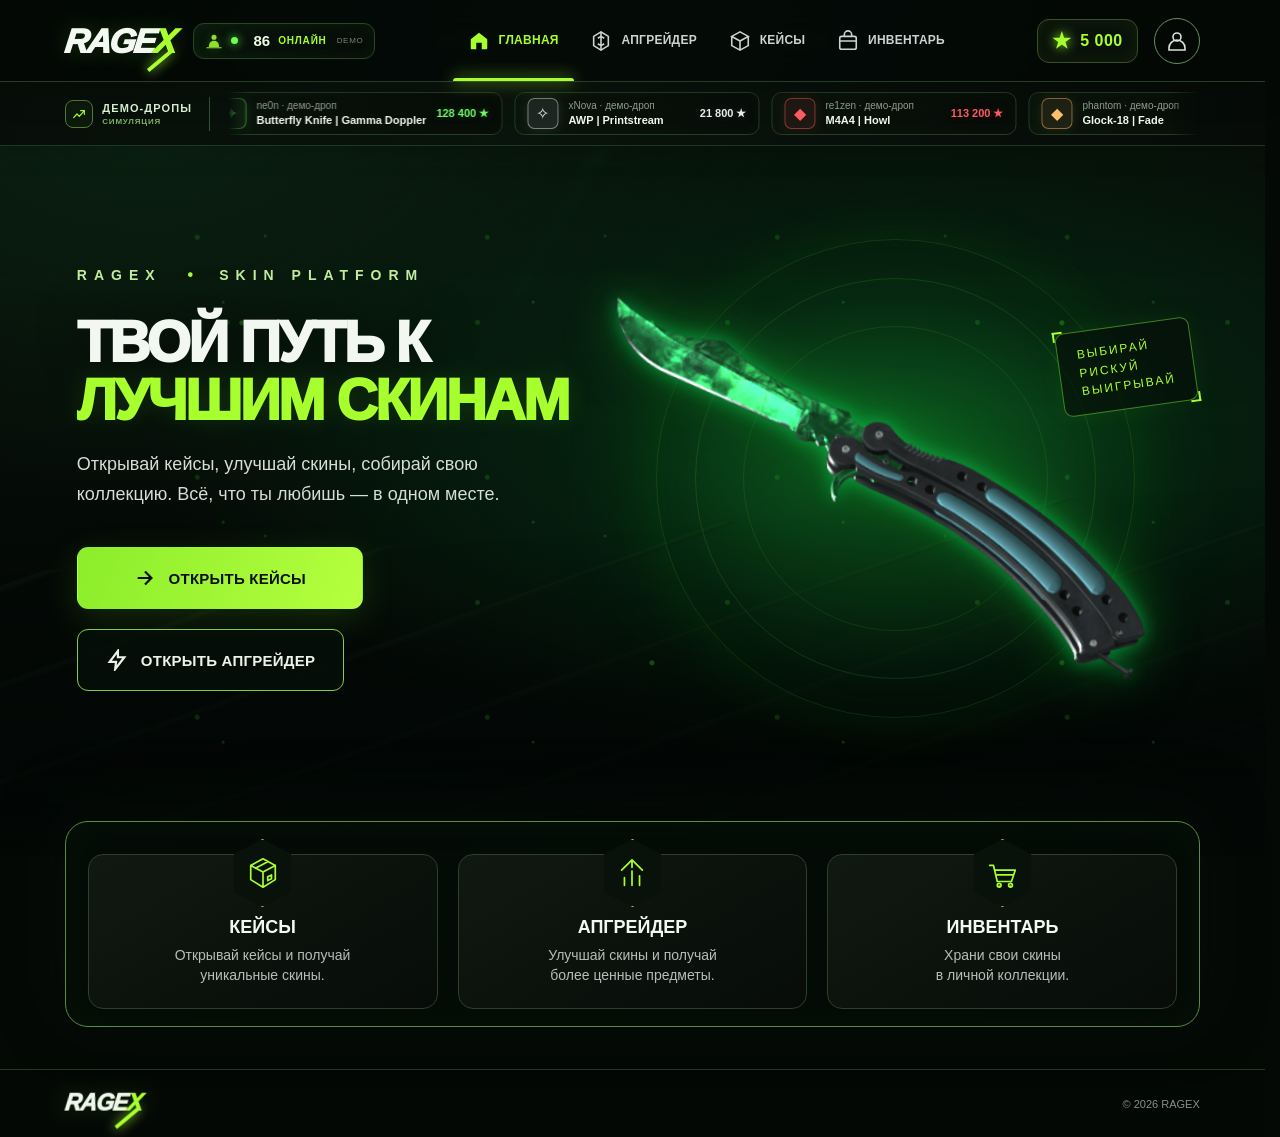
==== commit a876ac8a: "Update index.html" ====
--- a/index.html
+++ b/index.html
@@ -89,18 +89,66 @@
 @media(max-width:560px){.site-header{gap:12px}.logo{font-size:27px}.balance{height:39px;padding-left:10px}.balance .star{font-size:18px;margin-right:7px}.balance strong{font-size:14px}.balance button{height:39px;width:37px;margin-left:9px;font-size:23px}.profile{width:40px;height:40px}.profile svg{width:23px}.nav{justify-content:space-between;gap:5px;overflow-x:auto}.nav a{font-size:10px;gap:5px;white-space:nowrap}.nav a svg{width:18px;height:18px}.nav a.active:after{bottom:-1px}.hero{padding:45px 6% 60px}.eyebrow{font-size:10px;letter-spacing:4px;gap:13px;margin-bottom:23px}h1{font-size:clamp(36px,10vw,52px);letter-spacing:-1.6px;margin-bottom:16px}.hero-copy p{font-size:15px;line-height:1.6}.hero-buttons{margin-top:25px;gap:10px}.cta{width:100%;min-width:0;height:53px;font-size:13px}.hero-art{min-height:260px;margin-top:13px}.knife{width:105%;max-height:300px}.art-ring{width:72%}.risk-note{right:0;top:8%;font-size:9px;padding:9px 11px;letter-spacing:1px}.feature-panel{width:90%;padding:28px 12px 12px;border-radius:17px}.feature-grid{grid-template-columns:1fr;gap:22px}.feature{min-height:115px;padding:12px 10px 13px}.feature-icon{width:54px;height:54px;margin-top:-25px;margin-bottom:8px}.feature-icon svg{width:28px;height:28px}.feature strong{font-size:16px}.feature span.desc{font-size:13px;max-width:280px}.site-footer{padding:0 5% 22px;flex-wrap:wrap;font-size:10px}.site-footer .logo{font-size:21px}}
 @media(prefers-reduced-motion:reduce){*,*:before,*:after{animation-duration:.01ms!important;animation-iteration-count:1!important;scroll-behavior:auto!important;transition-duration:.01ms!important}}
 @media (prefers-reduced-motion: reduce){.knife{animation:none!important}.art-glow{animation:none!important;opacity:.8}}
+/* Keep the hero butterfly gently animated even if the device requests reduced motion. */
+@media (prefers-reduced-motion: reduce){
+  .knife{animation:knifeFloat 5.5s ease-in-out infinite!important;animation-duration:5.5s!important;animation-iteration-count:infinite!important}
+  .art-glow{animation:glowBreathe 4s ease-in-out infinite!important;animation-duration:4s!important;animation-iteration-count:infinite!important;opacity:.8}
+}
+/* RAGEX demo activity widgets */
+.brand-cluster{display:flex;align-items:center;gap:18px;flex:none;min-width:max-content}
+.online-counter{display:flex;align-items:center;gap:8px;padding:8px 11px;border:1px solid #29452c;border-radius:11px;background:linear-gradient(135deg,#08140b,#060b08);box-shadow:inset 0 0 16px #71ff1910;white-space:nowrap}
+.online-person{width:18px;height:18px;color:var(--green);flex:none;filter:drop-shadow(0 0 5px #8cff4640)}
+.online-lamp{width:7px;height:7px;border-radius:50%;background:#6cff52;box-shadow:0 0 10px #69ff49;flex:none;animation:onlinePulse 1.8s ease-in-out infinite}
+.online-number{font-weight:900;font-size:15px;color:#edffe6;font-variant-numeric:tabular-nums;min-width:24px;text-align:right}
+.online-caption{font-size:10px;font-weight:800;letter-spacing:.8px;color:#a8ff2e;text-transform:uppercase}
+.online-demo{font-size:8px;letter-spacing:.7px;color:#728579;text-transform:uppercase;margin-left:2px}
+.demo-ticker{position:relative;z-index:10;width:100%;height:64px;display:flex;align-items:center;gap:18px;padding:0 max(5.1vw,24px);overflow:hidden;background:linear-gradient(90deg,#070e09,#09140c 40%,#060b08);border-bottom:1px solid #203624;box-shadow:0 7px 24px #0003}
+.ticker-label{display:flex;align-items:center;gap:9px;flex:none;padding-right:17px;border-right:1px solid #345236;height:34px}
+.ticker-label-mark{display:grid;place-items:center;width:28px;height:28px;border:1px solid #557b37;border-radius:8px;color:var(--green);background:#0c190b}
+.ticker-label-mark svg{width:16px;height:16px;fill:none;stroke:currentColor;stroke-width:1.8}
+.ticker-label-title{font-size:11px;font-weight:900;letter-spacing:1.1px;text-transform:uppercase;color:#ddf6d4;white-space:nowrap}
+.ticker-label-sub{font-size:8px;font-weight:800;letter-spacing:.8px;color:#7fb45e;margin-top:3px}
+.ticker-viewport{position:relative;overflow:hidden;flex:1;min-width:0;mask-image:linear-gradient(90deg,transparent,#000 2%,#000 97%,transparent)}
+.ticker-track{display:flex;width:max-content;align-items:center;will-change:transform;transform:translate3d(0,0,0)}
+.ticker-loop{display:flex;align-items:center;gap:12px;padding-right:12px;flex:none}
+.ticker-card{height:43px;min-width:245px;max-width:300px;display:flex;align-items:center;gap:10px;padding:5px 12px;border:1px solid #253c29;border-radius:10px;background:linear-gradient(115deg,#0a140c,#070c08);box-shadow:inset 0 0 15px #8cff1707;white-space:nowrap;animation:tickerEntry .45s cubic-bezier(.2,.8,.2,1) both}
+.ticker-skin-icon{width:31px;height:31px;display:grid;place-items:center;flex:none;border-radius:7px;color:var(--skin-color,#a8ff2e);border:1px solid color-mix(in srgb,var(--skin-color,#a8ff2e) 45%,transparent);background:color-mix(in srgb,var(--skin-color,#a8ff2e) 10%,#07100a);font-size:16px;box-shadow:0 0 13px color-mix(in srgb,var(--skin-color,#a8ff2e) 12%,transparent)}
+.ticker-info{display:flex;flex-direction:column;gap:3px;min-width:0}
+.ticker-player{font-size:10px;color:#91a395;line-height:1.1}
+.ticker-item{font-size:11px;font-weight:800;color:#eff9ed;overflow:hidden;text-overflow:ellipsis;max-width:185px;line-height:1.1}
+.ticker-value{font-size:11px;font-weight:900;color:var(--skin-color,#a8ff2e);margin-left:auto;white-space:nowrap;text-shadow:0 0 11px color-mix(in srgb,var(--skin-color,#a8ff2e) 18%,transparent)}
+@keyframes onlinePulse{0%,100%{opacity:1;box-shadow:0 0 10px #69ff49}50%{opacity:.55;box-shadow:0 0 4px #69ff49}}
+@keyframes tickerEntry{from{opacity:0;transform:translateX(18px) scale(.98)}to{opacity:1;transform:translateX(0) scale(1)}}
+@media(max-width:1160px){.brand-cluster{gap:11px}.online-counter{padding:7px 8px;gap:6px}.online-demo{display:none}.demo-ticker{padding-inline:4%;gap:13px}}
+@media(max-width:850px){.site-header{align-items:center}.brand-cluster{gap:9px}.online-counter{gap:5px;padding:7px}.online-caption{font-size:9px}.online-number{font-size:13px}.online-person{width:16px;height:16px}.demo-ticker{height:58px;padding-inline:5%;gap:12px}.ticker-label{padding-right:12px}.ticker-label-title{font-size:10px}.ticker-card{min-width:220px;height:40px}.ticker-value{font-size:10px}}
+@media(max-width:560px){.brand-cluster{gap:8px}.brand-cluster .logo{font-size:27px}.online-counter{padding:6px 7px;border-radius:9px}.online-number{font-size:12px;min-width:19px}.online-caption{font-size:8px;letter-spacing:.5px}.online-person{width:14px;height:14px}.online-lamp{width:6px;height:6px}.demo-ticker{height:54px;padding-inline:12px;gap:9px}.ticker-label{gap:6px;padding-right:9px;height:30px}.ticker-label-mark{width:24px;height:24px}.ticker-label-title{font-size:9px;letter-spacing:.5px}.ticker-label-sub{font-size:7px}.ticker-card{min-width:205px;padding:5px 8px;gap:7px}.ticker-skin-icon{width:27px;height:27px}.ticker-item{font-size:10px;max-width:140px}.ticker-player{font-size:9px}}
 </style>
   <link rel="stylesheet" href="ragex-theme.css?v=20261011-no-topup-boost1">
 </head>
 <body>
 <header class="site-header">
-  <a class="logo" href="index.html" aria-label="RAGEX — главная">RAGE<span class="x">X</span></a>
+  <div class="brand-cluster">
+    <a class="logo" href="index.html" aria-label="RAGEX — главная">RAGE<span class="x">X</span></a>
+    <div class="online-counter" title="Демо-счётчик активности; это не число реальных посетителей" aria-label="Демо-онлайн">
+      <svg class="online-person" viewBox="0 0 24 24" aria-hidden="true"><circle cx="12" cy="7" r="3.4" fill="currentColor" opacity=".85"/><path d="M5.2 20v-1.4a6.8 6.8 0 0 1 13.6 0V20z" fill="currentColor" opacity=".85"/><path d="M2.5 21h19" stroke="currentColor" stroke-width="1.2" stroke-linecap="round"/></svg>
+      <span class="online-lamp" aria-hidden="true"></span>
+      <span class="online-number" id="demoOnlineCount">108</span>
+      <span class="online-caption">онлайн</span><span class="online-demo">DEMO</span>
+    </div>
+  </div>
   <nav class="nav" aria-label="Основная навигация"><a class="active" href="index.html" aria-current="page"><svg viewBox="0 0 24 24" aria-hidden="true"><path d="m3 10 9-7 9 7v10a1 1 0 0 1-1 1h-5v-7h-6v7H4a1 1 0 0 1-1-1z" fill="currentColor" stroke="none"/></svg>ГЛАВНАЯ</a><a href="upgrade.html"><svg viewBox="0 0 24 24" aria-hidden="true"><path d="M12 2 20 7v10l-8 5-8-5V7z"/><path d="M12 2v20M8.5 9 12 7l3.5 2M8.5 15 12 17l3.5-2"/></svg>АПГРЕЙДЕР</a><a href="cases.html"><svg viewBox="0 0 24 24" aria-hidden="true"><path d="m12 2 9 5-9 5-9-5zM3 7v10l9 5 9-5V7M12 12v10"/></svg>КЕЙСЫ</a><a href="inventory.html"><svg viewBox="0 0 24 24" aria-hidden="true"><rect x="3" y="7" width="18" height="14" rx="2"/><path d="M8 7V5a4 4 0 0 1 8 0v2M3 12h18"/></svg>ИНВЕНТАРЬ</a></nav>
   <div class="header-actions">
     <div class="balance" aria-label="Общий демо-баланс сайта"><span class="star">★</span><strong id="balanceValue">5 000</strong></div>
     <a class="profile" href="inventory.html" aria-label="Открыть инвентарь"><svg viewBox="0 0 24 24" aria-hidden="true"><circle cx="12" cy="8" r="4"/><path d="M4 21v-2a8 8 0 0 1 16 0v2z"/></svg></a>
   </div>
 </header>
+<section class="demo-ticker" aria-label="Демо-лента дропов" title="Вымышленные примеры выпадений — демонстрационный контент">
+  <div class="ticker-label">
+    <span class="ticker-label-mark" aria-hidden="true"><svg viewBox="0 0 24 24"><path d="M4 17.5 9 12l3.5 3.5L20 7" stroke-linecap="round" stroke-linejoin="round"/><path d="M14.5 7H20v5.5" stroke-linecap="round" stroke-linejoin="round"/></svg></span>
+    <div><div class="ticker-label-title">ДЕМО-ДРОПЫ</div><div class="ticker-label-sub">СИМУЛЯЦИЯ</div></div>
+  </div>
+  <div class="ticker-viewport"><div class="ticker-track" id="demoDropTrack"><div class="ticker-loop" id="demoDropLoopA"></div><div class="ticker-loop" id="demoDropLoopB" aria-hidden="true"></div></div></div>
+</section>
 <main>
   <section class="hero">
     <div class="ambient" aria-hidden="true"></div>
@@ -131,5 +179,211 @@
 <script src="ragex-store.js"></script>
 <div class="ragex-toast" id="ragexToast" role="status" aria-live="polite"></div>
 <script src="ragex-theme.js?v=20261011-no-topup-boost1"></script>
+
+<script>
+(() => {
+  'use strict';
+  const ONLINE_KEY = 'ragexDemoOnline.v1';
+  const DROP_KEY = 'ragexDemoDrops.v1';
+  const NEXT_DROP_KEY = 'ragexDemoNextDropAt.v1';
+  const onlineEl = document.getElementById('demoOnlineCount');
+  const track = document.getElementById('demoDropTrack');
+  const loopA = document.getElementById('demoDropLoopA');
+  const loopB = document.getElementById('demoDropLoopB');
+  if (!onlineEl || !track || !loopA || !loopB) return;
+
+  const demoSkins = [
+    {name:'Butterfly Knife | Gamma Doppler', value:128400, color:'#73ff69', symbol:'✦'},
+    {name:'AWP | Dragon Lore', value:246800, color:'#e8bd53', symbol:'◆'},
+    {name:'AK-47 | Wild Lotus', value:86400, color:'#a8ff2e', symbol:'✧'},
+    {name:'Sport Gloves | Pandora’s Box', value:197500, color:'#bd83ff', symbol:'✦'},
+    {name:'M4A4 | Howl', value:113200, color:'#ff5d63', symbol:'◆'},
+    {name:'Karambit | Doppler', value:73800, color:'#6bd8ff', symbol:'✧'},
+    {name:'AWP | Medusa', value:92500, color:'#56d9a2', symbol:'✦'},
+    {name:'Glock-18 | Fade', value:28400, color:'#ffc46a', symbol:'◆'},
+    {name:'AK-47 | Fire Serpent', value:65700, color:'#ffa16b', symbol:'✧'},
+    {name:'M9 Bayonet | Lore', value:43200, color:'#dcff67', symbol:'✦'},
+    {name:'Desert Eagle | Blaze', value:22900, color:'#ffb65c', symbol:'◆'},
+    {name:'AWP | Printstream', value:21800, color:'#e9f2f0', symbol:'✧'}
+  ];
+  const nicknames = ['xNova','re1zen','bl4ze','k1ro','vexor','ne0n','shadowX','r4ven','phantom','z3ro','Kryptex','toxik','vanta','Lunex'];
+  const money = n => Math.round(n).toLocaleString('ru-RU') + ' ★';
+  const pick = arr => arr[Math.floor(Math.random() * arr.length)];
+  const now = Date.now();
+
+  function hourBasedOnline() {
+    const hour = new Date().getHours();
+    // Higher demo activity in typical evening peak hours, lower during the day/night.
+    const min = hour >= 18 && hour <= 23 ? 105 : 80;
+    const max = hour >= 18 && hour <= 23 ? 130 : 116;
+    return Math.floor(min + Math.random() * (max - min + 1));
+  }
+  function readOnline() {
+    try {
+      const saved = JSON.parse(localStorage.getItem(ONLINE_KEY) || 'null');
+      if (saved && Number.isFinite(saved.value) && Date.now() - saved.updatedAt < 60 * 60 * 1000) return saved;
+    } catch (_) {}
+    const value = hourBasedOnline();
+    const saved = {value, updatedAt:Date.now()};
+    try { localStorage.setItem(ONLINE_KEY, JSON.stringify(saved)); } catch (_) {}
+    return saved;
+  }
+  function animateNumber(from, to) {
+    const start = performance.now();
+    const duration = 650;
+    const frame = time => {
+      const t = Math.min(1, (time - start) / duration);
+      const eased = 1 - Math.pow(1 - t, 3);
+      onlineEl.textContent = String(Math.round(from + (to - from) * eased));
+      if (t < 1) requestAnimationFrame(frame);
+    };
+    requestAnimationFrame(frame);
+  }
+  let online = readOnline();
+  onlineEl.textContent = String(online.value);
+  // Change the demo counter hourly and persist the selected value between reloads.
+  setInterval(() => {
+    const next = hourBasedOnline();
+    const previous = Number(onlineEl.textContent) || online.value;
+    online = {value:next, updatedAt:Date.now()};
+    try { localStorage.setItem(ONLINE_KEY, JSON.stringify(online)); } catch (_) {}
+    animateNumber(previous, next);
+  }, 60 * 60 * 1000);
+
+  function initialDrops() {
+    const list = [];
+    const used = new Set();
+    while (list.length < 9) {
+      const skin = pick(demoSkins);
+      // Keep a variety of skins at startup, but allow repeat players.
+      let key = skin.name;
+      if (used.has(key)) continue;
+      used.add(key);
+      list.push({id:'seed-' + list.length, player:pick(nicknames), skin:skin.name, value:skin.value, color:skin.color, symbol:skin.symbol, createdAt:now - (9-list.length)*30000});
+    }
+    return list;
+  }
+  function loadDrops() {
+    try {
+      const list = JSON.parse(localStorage.getItem(DROP_KEY) || 'null');
+      if (Array.isArray(list) && list.length >= 6 && list.every(x => x && x.skin && Number.isFinite(x.value))) return list.slice(-24);
+    } catch (_) {}
+    const list = initialDrops();
+    try { localStorage.setItem(DROP_KEY, JSON.stringify(list)); } catch (_) {}
+    return list;
+  }
+  let drops = loadDrops();
+  function cardMarkup(item) {
+    const el = document.createElement('div');
+    el.className = 'ticker-card';
+    el.style.setProperty('--skin-color', item.color || '#a8ff2e');
+    const icon = document.createElement('div');
+    icon.className = 'ticker-skin-icon';
+    icon.textContent = item.symbol || '✦';
+    const info = document.createElement('div');
+    info.className = 'ticker-info';
+    const player = document.createElement('span');
+    player.className = 'ticker-player';
+    player.textContent = (item.player || 'RAGEX-demo') + ' · демо-дроп';
+    const skin = document.createElement('span');
+    skin.className = 'ticker-item';
+    skin.textContent = item.skin;
+    info.append(player, skin);
+    const val = document.createElement('strong');
+    val.className = 'ticker-value';
+    val.textContent = money(item.value);
+    el.append(icon, info, val);
+    return el;
+  }
+  function renderAll() {
+    loopA.replaceChildren();
+    loopB.replaceChildren();
+    drops.forEach(item => loopA.appendChild(cardMarkup(item)));
+    drops.forEach(item => loopB.appendChild(cardMarkup(item)));
+  }
+  renderAll();
+
+  // Pixel-based ticker animation keeps the scroll smooth while new cards are appended.
+  let offset = 0;
+  let previousFrame = performance.now();
+  const reduceMotion = window.matchMedia && window.matchMedia('(prefers-reduced-motion: reduce)').matches;
+  function tick(time) {
+    const dt = Math.min(0.05, Math.max(0, (time - previousFrame) / 1000));
+    previousFrame = time;
+    const loopWidth = loopA.scrollWidth;
+    if (loopWidth > 0 && !reduceMotion) {
+      offset += 26 * dt;
+      if (offset >= loopWidth) offset -= loopWidth;
+      track.style.transform = `translate3d(${-offset}px,0,0)`;
+    }
+    requestAnimationFrame(tick);
+  }
+  requestAnimationFrame(tick);
+
+  function addDemoDrop() {
+    const skin = pick(demoSkins);
+    const item = {
+      id:'drop-' + Date.now() + '-' + Math.random().toString(36).slice(2, 7),
+      player:pick(nicknames), skin:skin.name, value:skin.value,
+      color:skin.color, symbol:skin.symbol, createdAt:Date.now()
+    };
+    drops.push(item);
+    const trimOldest = drops.length > 18;
+    if (trimOldest) drops = drops.slice(-18);
+    // Append one card to both identical loops instead of re-rendering/resetting the animation.
+    loopA.appendChild(cardMarkup(item));
+    loopB.appendChild(cardMarkup(item));
+    if (trimOldest) {
+      loopA.firstElementChild?.remove();
+      loopB.firstElementChild?.remove();
+    }
+    try { localStorage.setItem(DROP_KEY, JSON.stringify(drops)); } catch (_) {}
+    // Mark a new demo event visually without blocking the moving ticker.
+    try { localStorage.setItem(NEXT_DROP_KEY, String(Date.now() + 30000)); } catch (_) {}
+  }
+  let nextAt = Date.now() + 30000;
+  try { nextAt = Number(localStorage.getItem(NEXT_DROP_KEY)) || nextAt; } catch (_) {}
+  if (nextAt <= Date.now()) {
+    // A reload does not erase the previous feed; at most one overdue demo item is appended.
+    addDemoDrop();
+    nextAt = Date.now() + 30000;
+  } else {
+    try { localStorage.setItem(NEXT_DROP_KEY, String(nextAt)); } catch (_) {}
+  }
+  setInterval(() => {
+    if (Date.now() >= nextAt) {
+      addDemoDrop();
+      nextAt = Date.now() + 30000;
+      try { localStorage.setItem(NEXT_DROP_KEY, String(nextAt)); } catch (_) {}
+    }
+  }, 1000);
+
+  // Cross-tab updates retain the same demo feed on this browser.
+  window.addEventListener('storage', event => {
+    if (event.key === DROP_KEY) {
+      try {
+        const shared = JSON.parse(event.newValue || '[]');
+        if (Array.isArray(shared) && shared.length) {
+          drops = shared.slice(-18);
+          renderAll();
+          offset = 0;
+          track.style.transform = 'translate3d(0,0,0)';
+        }
+      } catch (_) {}
+    }
+    if (event.key === ONLINE_KEY) {
+      try {
+        const shared = JSON.parse(event.newValue || 'null');
+        if (shared && Number.isFinite(shared.value)) {
+          const previous = Number(onlineEl.textContent) || shared.value;
+          online = shared;
+          animateNumber(previous, shared.value);
+        }
+      } catch (_) {}
+    }
+  });
+})();
+</script>
+
 </body>
 </html>
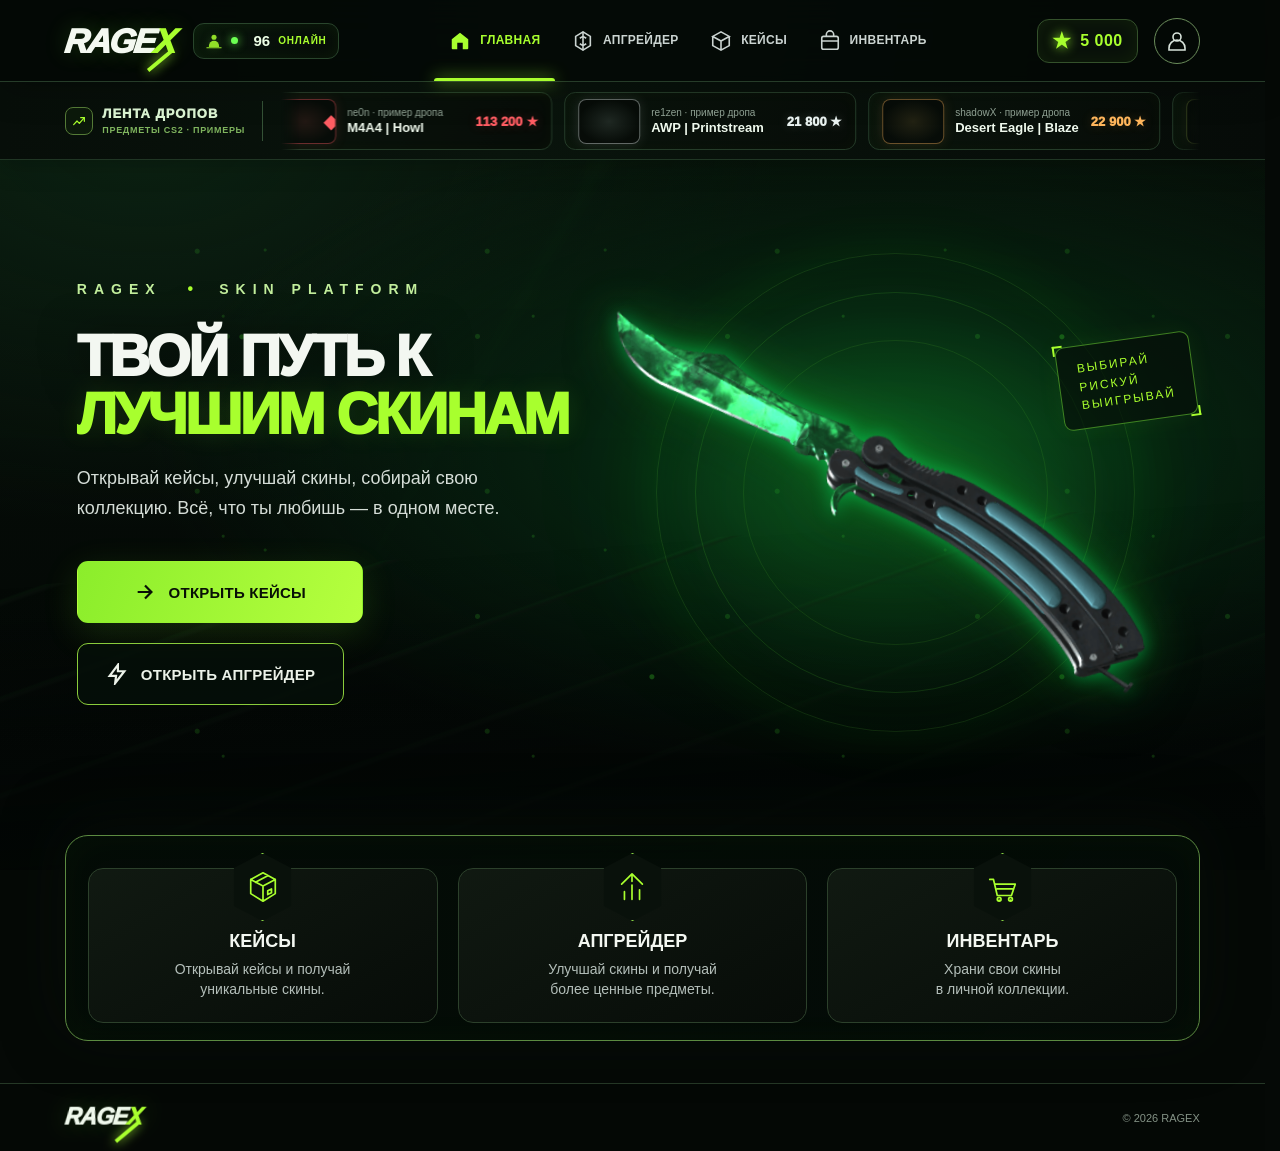
==== commit cdaefdec: "Update index.html" ====
--- a/index.html
+++ b/index.html
@@ -101,27 +101,30 @@
 .online-lamp{width:7px;height:7px;border-radius:50%;background:#6cff52;box-shadow:0 0 10px #69ff49;flex:none;animation:onlinePulse 1.8s ease-in-out infinite}
 .online-number{font-weight:900;font-size:15px;color:#edffe6;font-variant-numeric:tabular-nums;min-width:24px;text-align:right}
 .online-caption{font-size:10px;font-weight:800;letter-spacing:.8px;color:#a8ff2e;text-transform:uppercase}
-.online-demo{font-size:8px;letter-spacing:.7px;color:#728579;text-transform:uppercase;margin-left:2px}
-.demo-ticker{position:relative;z-index:10;width:100%;height:64px;display:flex;align-items:center;gap:18px;padding:0 max(5.1vw,24px);overflow:hidden;background:linear-gradient(90deg,#070e09,#09140c 40%,#060b08);border-bottom:1px solid #203624;box-shadow:0 7px 24px #0003}
-.ticker-label{display:flex;align-items:center;gap:9px;flex:none;padding-right:17px;border-right:1px solid #345236;height:34px}
+.online-demo{display:none!important}
+.demo-ticker{position:relative;z-index:10;width:100%;height:78px;display:flex;align-items:center;gap:18px;padding:0 max(5.1vw,24px);overflow:hidden;background:linear-gradient(90deg,#070e09,#09140c 40%,#060b08);border-bottom:1px solid #203624;box-shadow:0 7px 24px #0003}
+.ticker-label{display:flex;align-items:center;gap:9px;flex:none;padding-right:17px;border-right:1px solid #345236;height:40px}
 .ticker-label-mark{display:grid;place-items:center;width:28px;height:28px;border:1px solid #557b37;border-radius:8px;color:var(--green);background:#0c190b}
 .ticker-label-mark svg{width:16px;height:16px;fill:none;stroke:currentColor;stroke-width:1.8}
-.ticker-label-title{font-size:11px;font-weight:900;letter-spacing:1.1px;text-transform:uppercase;color:#ddf6d4;white-space:nowrap}
-.ticker-label-sub{font-size:8px;font-weight:800;letter-spacing:.8px;color:#7fb45e;margin-top:3px}
+.ticker-label-title{font-size:13px;font-weight:950;letter-spacing:1px;text-transform:uppercase;color:#ddf6d4;white-space:nowrap}
+.ticker-label-sub{font-size:9px;font-weight:800;letter-spacing:.7px;color:#7fb45e;margin-top:4px}
 .ticker-viewport{position:relative;overflow:hidden;flex:1;min-width:0;mask-image:linear-gradient(90deg,transparent,#000 2%,#000 97%,transparent)}
 .ticker-track{display:flex;width:max-content;align-items:center;will-change:transform;transform:translate3d(0,0,0)}
 .ticker-loop{display:flex;align-items:center;gap:12px;padding-right:12px;flex:none}
-.ticker-card{height:43px;min-width:245px;max-width:300px;display:flex;align-items:center;gap:10px;padding:5px 12px;border:1px solid #253c29;border-radius:10px;background:linear-gradient(115deg,#0a140c,#070c08);box-shadow:inset 0 0 15px #8cff1707;white-space:nowrap;animation:tickerEntry .45s cubic-bezier(.2,.8,.2,1) both}
-.ticker-skin-icon{width:31px;height:31px;display:grid;place-items:center;flex:none;border-radius:7px;color:var(--skin-color,#a8ff2e);border:1px solid color-mix(in srgb,var(--skin-color,#a8ff2e) 45%,transparent);background:color-mix(in srgb,var(--skin-color,#a8ff2e) 10%,#07100a);font-size:16px;box-shadow:0 0 13px color-mix(in srgb,var(--skin-color,#a8ff2e) 12%,transparent)}
+.ticker-card{height:58px;min-width:292px;max-width:350px;display:flex;align-items:center;gap:11px;padding:6px 13px;border:1px solid #253c29;border-radius:11px;background:linear-gradient(115deg,#0a140c,#070c08);box-shadow:inset 0 0 15px #8cff1707;white-space:nowrap;animation:tickerEntry .45s cubic-bezier(.2,.8,.2,1) both}
+.ticker-skin-icon{width:62px;height:45px;display:grid;place-items:center;flex:none;overflow:hidden;border-radius:8px;color:var(--skin-color,#a8ff2e);border:1px solid color-mix(in srgb,var(--skin-color,#a8ff2e) 40%,transparent);background:radial-gradient(ellipse at center,color-mix(in srgb,var(--skin-color,#a8ff2e) 11%,#07100a),#070c08 72%);font-size:19px;box-shadow:0 0 13px color-mix(in srgb,var(--skin-color,#a8ff2e) 12%,transparent)}
+.ticker-skin-image{display:block;width:100%;height:100%;object-fit:contain;padding:2px;opacity:0;grid-area:1 / 1;filter:drop-shadow(0 0 6px color-mix(in srgb,var(--skin-color,#a8ff2e) 18%,transparent));transition:opacity .25s ease}
+.ticker-skin-image.is-loaded{opacity:1}
+.ticker-skin-fallback{display:grid;place-items:center;width:100%;height:100%;font-size:20px;grid-area:1 / 1}
 .ticker-info{display:flex;flex-direction:column;gap:3px;min-width:0}
 .ticker-player{font-size:10px;color:#91a395;line-height:1.1}
-.ticker-item{font-size:11px;font-weight:800;color:#eff9ed;overflow:hidden;text-overflow:ellipsis;max-width:185px;line-height:1.1}
-.ticker-value{font-size:11px;font-weight:900;color:var(--skin-color,#a8ff2e);margin-left:auto;white-space:nowrap;text-shadow:0 0 11px color-mix(in srgb,var(--skin-color,#a8ff2e) 18%,transparent)}
+.ticker-item{font-size:13px;font-weight:900;color:#eff9ed;overflow:hidden;text-overflow:ellipsis;max-width:218px;line-height:1.15}
+.ticker-value{font-size:13px;font-weight:950;color:var(--skin-color,#a8ff2e);margin-left:auto;white-space:nowrap;text-shadow:0 0 11px color-mix(in srgb,var(--skin-color,#a8ff2e) 22%,transparent)}
 @keyframes onlinePulse{0%,100%{opacity:1;box-shadow:0 0 10px #69ff49}50%{opacity:.55;box-shadow:0 0 4px #69ff49}}
 @keyframes tickerEntry{from{opacity:0;transform:translateX(18px) scale(.98)}to{opacity:1;transform:translateX(0) scale(1)}}
 @media(max-width:1160px){.brand-cluster{gap:11px}.online-counter{padding:7px 8px;gap:6px}.online-demo{display:none}.demo-ticker{padding-inline:4%;gap:13px}}
-@media(max-width:850px){.site-header{align-items:center}.brand-cluster{gap:9px}.online-counter{gap:5px;padding:7px}.online-caption{font-size:9px}.online-number{font-size:13px}.online-person{width:16px;height:16px}.demo-ticker{height:58px;padding-inline:5%;gap:12px}.ticker-label{padding-right:12px}.ticker-label-title{font-size:10px}.ticker-card{min-width:220px;height:40px}.ticker-value{font-size:10px}}
-@media(max-width:560px){.brand-cluster{gap:8px}.brand-cluster .logo{font-size:27px}.online-counter{padding:6px 7px;border-radius:9px}.online-number{font-size:12px;min-width:19px}.online-caption{font-size:8px;letter-spacing:.5px}.online-person{width:14px;height:14px}.online-lamp{width:6px;height:6px}.demo-ticker{height:54px;padding-inline:12px;gap:9px}.ticker-label{gap:6px;padding-right:9px;height:30px}.ticker-label-mark{width:24px;height:24px}.ticker-label-title{font-size:9px;letter-spacing:.5px}.ticker-label-sub{font-size:7px}.ticker-card{min-width:205px;padding:5px 8px;gap:7px}.ticker-skin-icon{width:27px;height:27px}.ticker-item{font-size:10px;max-width:140px}.ticker-player{font-size:9px}}
+@media(max-width:850px){.site-header{align-items:center}.brand-cluster{gap:9px}.online-counter{gap:5px;padding:7px}.online-caption{font-size:9px}.online-number{font-size:13px}.online-person{width:16px;height:16px}.demo-ticker{height:72px;padding-inline:5%;gap:12px}.ticker-label{padding-right:12px}.ticker-label-title{font-size:11px}.ticker-card{min-width:270px;height:54px}.ticker-value{font-size:12px}.ticker-item{font-size:12px;max-width:182px}.ticker-skin-icon{width:54px;height:41px}}
+@media(max-width:560px){.brand-cluster{gap:8px}.brand-cluster .logo{font-size:27px}.online-counter{padding:6px 7px;border-radius:9px}.online-number{font-size:12px;min-width:19px}.online-caption{font-size:8px;letter-spacing:.5px}.online-person{width:14px;height:14px}.online-lamp{width:6px;height:6px}.demo-ticker{height:66px;padding-inline:12px;gap:9px}.ticker-label{gap:6px;padding-right:9px;height:34px}.ticker-label-mark{width:24px;height:24px}.ticker-label-title{font-size:9px;letter-spacing:.5px}.ticker-label-sub{font-size:7px}.ticker-card{min-width:250px;padding:5px 8px;gap:7px;height:48px}.ticker-skin-icon{width:46px;height:36px}.ticker-skin-fallback{font-size:17px}.ticker-item{font-size:11px;max-width:154px}.ticker-value{font-size:11px}.ticker-player{font-size:9px}}
 </style>
   <link rel="stylesheet" href="ragex-theme.css?v=20261011-no-topup-boost1">
 </head>
@@ -129,11 +132,11 @@
 <header class="site-header">
   <div class="brand-cluster">
     <a class="logo" href="index.html" aria-label="RAGEX — главная">RAGE<span class="x">X</span></a>
-    <div class="online-counter" title="Демо-счётчик активности; это не число реальных посетителей" aria-label="Демо-онлайн">
+    <div class="online-counter" title="Демо-счётчик активности; это не число реальных посетителей" aria-label="Условный счётчик онлайна для макета сайта">
       <svg class="online-person" viewBox="0 0 24 24" aria-hidden="true"><circle cx="12" cy="7" r="3.4" fill="currentColor" opacity=".85"/><path d="M5.2 20v-1.4a6.8 6.8 0 0 1 13.6 0V20z" fill="currentColor" opacity=".85"/><path d="M2.5 21h19" stroke="currentColor" stroke-width="1.2" stroke-linecap="round"/></svg>
       <span class="online-lamp" aria-hidden="true"></span>
       <span class="online-number" id="demoOnlineCount">108</span>
-      <span class="online-caption">онлайн</span><span class="online-demo">DEMO</span>
+      <span class="online-caption">онлайн</span>
     </div>
   </div>
   <nav class="nav" aria-label="Основная навигация"><a class="active" href="index.html" aria-current="page"><svg viewBox="0 0 24 24" aria-hidden="true"><path d="m3 10 9-7 9 7v10a1 1 0 0 1-1 1h-5v-7h-6v7H4a1 1 0 0 1-1-1z" fill="currentColor" stroke="none"/></svg>ГЛАВНАЯ</a><a href="upgrade.html"><svg viewBox="0 0 24 24" aria-hidden="true"><path d="M12 2 20 7v10l-8 5-8-5V7z"/><path d="M12 2v20M8.5 9 12 7l3.5 2M8.5 15 12 17l3.5-2"/></svg>АПГРЕЙДЕР</a><a href="cases.html"><svg viewBox="0 0 24 24" aria-hidden="true"><path d="m12 2 9 5-9 5-9-5zM3 7v10l9 5 9-5V7M12 12v10"/></svg>КЕЙСЫ</a><a href="inventory.html"><svg viewBox="0 0 24 24" aria-hidden="true"><rect x="3" y="7" width="18" height="14" rx="2"/><path d="M8 7V5a4 4 0 0 1 8 0v2M3 12h18"/></svg>ИНВЕНТАРЬ</a></nav>
@@ -142,10 +145,10 @@
     <a class="profile" href="inventory.html" aria-label="Открыть инвентарь"><svg viewBox="0 0 24 24" aria-hidden="true"><circle cx="12" cy="8" r="4"/><path d="M4 21v-2a8 8 0 0 1 16 0v2z"/></svg></a>
   </div>
 </header>
-<section class="demo-ticker" aria-label="Демо-лента дропов" title="Вымышленные примеры выпадений — демонстрационный контент">
+<section class="demo-ticker" aria-label="Примеры предметов CS2 в ленте RAGEX" title="Лента-пример с предметами из каталога CS2; имена игроков и события сгенерированы для демонстрации">
   <div class="ticker-label">
     <span class="ticker-label-mark" aria-hidden="true"><svg viewBox="0 0 24 24"><path d="M4 17.5 9 12l3.5 3.5L20 7" stroke-linecap="round" stroke-linejoin="round"/><path d="M14.5 7H20v5.5" stroke-linecap="round" stroke-linejoin="round"/></svg></span>
-    <div><div class="ticker-label-title">ДЕМО-ДРОПЫ</div><div class="ticker-label-sub">СИМУЛЯЦИЯ</div></div>
+    <div><div class="ticker-label-title">ЛЕНТА ДРОПОВ</div><div class="ticker-label-sub">ПРЕДМЕТЫ CS2 · ПРИМЕРЫ</div></div>
   </div>
   <div class="ticker-viewport"><div class="ticker-track" id="demoDropTrack"><div class="ticker-loop" id="demoDropLoopA"></div><div class="ticker-loop" id="demoDropLoopB" aria-hidden="true"></div></div></div>
 </section>
@@ -186,6 +189,8 @@
   const ONLINE_KEY = 'ragexDemoOnline.v1';
   const DROP_KEY = 'ragexDemoDrops.v1';
   const NEXT_DROP_KEY = 'ragexDemoNextDropAt.v1';
+  const SKIN_IMAGE_CACHE_KEY = 'ragexTickerSkinImages.v1';
+  const SKIN_CATALOG_URL = 'https://raw.githubusercontent.com/ByMykel/CSGO-API/main/public/api/en/skins.json';
   const onlineEl = document.getElementById('demoOnlineCount');
   const track = document.getElementById('demoDropTrack');
   const loopA = document.getElementById('demoDropLoopA');
@@ -207,6 +212,72 @@
     {name:'AWP | Printstream', value:21800, color:'#e9f2f0', symbol:'✧'}
   ];
   const nicknames = ['xNova','re1zen','bl4ze','k1ro','vexor','ne0n','shadowX','r4ven','phantom','z3ro','Kryptex','toxik','vanta','Lunex'];
+  let skinImageMap = {};
+  function normalizeSkinName(name) {
+    return String(name || '')
+      .replace(/[’‘]/g, "'")
+      .replace(/[★™]/g, '')
+      .replace(/^\s*StatTrak\s*/i, '')
+      .replace(/\s*\((Factory New|Minimal Wear|Field-Tested|Well-Worn|Battle-Scarred)\)\s*$/i, '')
+      .replace(/\s+/g, ' ')
+      .trim()
+      .toLocaleLowerCase('en-US');
+  }
+  function readImageCache() {
+    try {
+      const cached = JSON.parse(localStorage.getItem(SKIN_IMAGE_CACHE_KEY) || 'null');
+      if (cached && cached.images && cached.savedAt && Date.now() - cached.savedAt < 14 * 24 * 60 * 60 * 1000) return cached.images;
+    } catch (_) {}
+    return null;
+  }
+  function setImageForName(name, url) {
+    const key = normalizeSkinName(name);
+    if (!key || !url || !/^https:\/\//i.test(url)) return;
+    skinImageMap[key] = url;
+  }
+  function updateVisibleTickerImages() {
+    document.querySelectorAll('.ticker-skin-image[data-skin-name]').forEach(img => {
+      const url = skinImageMap[normalizeSkinName(img.dataset.skinName)];
+      if (url && img.dataset.source !== url) {
+        img.dataset.source = url;
+        img.onload = () => {
+          img.classList.add('is-loaded');
+          const fallback = img.parentElement && img.parentElement.querySelector('.ticker-skin-fallback');
+          if (fallback) fallback.style.display = 'none';
+        };
+        img.onerror = () => { img.style.display = 'none'; };
+        img.src = url;
+      }
+    });
+  }
+  async function loadSkinImages() {
+    const cached = readImageCache();
+    if (cached) skinImageMap = cached;
+    if (Object.keys(skinImageMap).length >= 8) {
+      updateVisibleTickerImages();
+      return;
+    }
+    try {
+      const response = await fetch(SKIN_CATALOG_URL, { mode: 'cors', credentials: 'omit', cache: 'force-cache' });
+      if (!response.ok) throw new Error('CS2 image catalog unavailable');
+      const data = await response.json();
+      const wanted = new Set(demoSkins.map(item => normalizeSkinName(item.name)));
+      const found = {};
+      if (Array.isArray(data)) {
+        data.forEach(item => {
+          if (!item || typeof item.image !== 'string') return;
+          const name = normalizeSkinName(item.name || item.market_hash_name || item.marketHashName);
+          if (wanted.has(name)) found[name] = item.image;
+        });
+      }
+      skinImageMap = { ...skinImageMap, ...found };
+      try { localStorage.setItem(SKIN_IMAGE_CACHE_KEY, JSON.stringify({ savedAt: Date.now(), images: skinImageMap })); } catch (_) {}
+      updateVisibleTickerImages();
+    } catch (_) {
+      // Ticker still shows real catalog item names and uses a neat fallback glyph if images cannot load.
+    }
+  }
+
   const money = n => Math.round(n).toLocaleString('ru-RU') + ' ★';
   const pick = arr => arr[Math.floor(Math.random() * arr.length)];
   const now = Date.now();
@@ -279,12 +350,21 @@
     el.style.setProperty('--skin-color', item.color || '#a8ff2e');
     const icon = document.createElement('div');
     icon.className = 'ticker-skin-icon';
-    icon.textContent = item.symbol || '✦';
+    const image = document.createElement('img');
+    image.className = 'ticker-skin-image';
+    image.alt = item.skin;
+    image.dataset.skinName = item.skin;
+    image.decoding = 'async';
+    image.draggable = false;
+    const fallback = document.createElement('span');
+    fallback.className = 'ticker-skin-fallback';
+    fallback.textContent = item.symbol || '✦';
+    icon.append(image, fallback);
     const info = document.createElement('div');
     info.className = 'ticker-info';
     const player = document.createElement('span');
     player.className = 'ticker-player';
-    player.textContent = (item.player || 'RAGEX-demo') + ' · демо-дроп';
+    player.textContent = (item.player || 'RAGEX') + ' · пример дропа';
     const skin = document.createElement('span');
     skin.className = 'ticker-item';
     skin.textContent = item.skin;
@@ -300,8 +380,10 @@
     loopB.replaceChildren();
     drops.forEach(item => loopA.appendChild(cardMarkup(item)));
     drops.forEach(item => loopB.appendChild(cardMarkup(item)));
+    updateVisibleTickerImages();
   }
   renderAll();
+  loadSkinImages();
 
   // Pixel-based ticker animation keeps the scroll smooth while new cards are appended.
   let offset = 0;
@@ -333,6 +415,7 @@
     // Append one card to both identical loops instead of re-rendering/resetting the animation.
     loopA.appendChild(cardMarkup(item));
     loopB.appendChild(cardMarkup(item));
+    updateVisibleTickerImages();
     if (trimOldest) {
       loopA.firstElementChild?.remove();
       loopB.firstElementChild?.remove();
@@ -366,6 +449,7 @@
         if (Array.isArray(shared) && shared.length) {
           drops = shared.slice(-18);
           renderAll();
+          updateVisibleTickerImages();
           offset = 0;
           track.style.transform = 'translate3d(0,0,0)';
         }
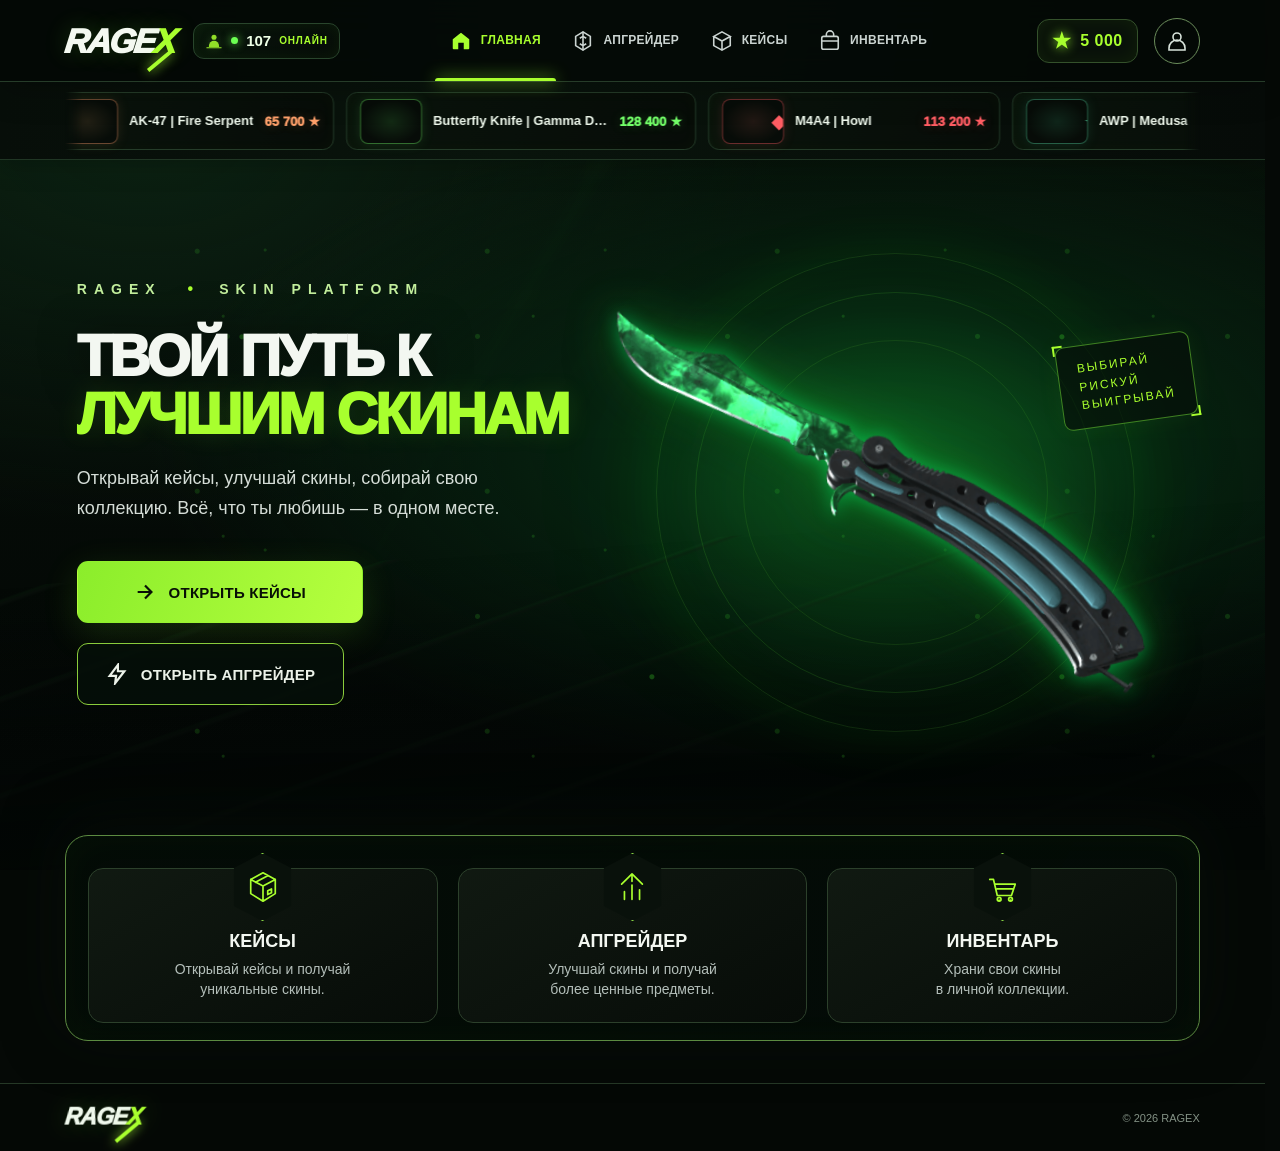
==== commit bef7fe0c: "Update index.html" ====
--- a/index.html
+++ b/index.html
@@ -102,29 +102,32 @@
 .online-number{font-weight:900;font-size:15px;color:#edffe6;font-variant-numeric:tabular-nums;min-width:24px;text-align:right}
 .online-caption{font-size:10px;font-weight:800;letter-spacing:.8px;color:#a8ff2e;text-transform:uppercase}
 .online-demo{display:none!important}
-.demo-ticker{position:relative;z-index:10;width:100%;height:78px;display:flex;align-items:center;gap:18px;padding:0 max(5.1vw,24px);overflow:hidden;background:linear-gradient(90deg,#070e09,#09140c 40%,#060b08);border-bottom:1px solid #203624;box-shadow:0 7px 24px #0003}
-.ticker-label{display:flex;align-items:center;gap:9px;flex:none;padding-right:17px;border-right:1px solid #345236;height:40px}
+.demo-ticker{position:relative;z-index:10;width:100%;height:78px;display:flex;align-items:center;gap:0;padding:0 max(5.1vw,24px);overflow:hidden;background:linear-gradient(90deg,#070e09,#09140c 40%,#060b08);border-bottom:1px solid #203624;box-shadow:0 7px 24px #0003}
+.ticker-label{display:none!important}
 .ticker-label-mark{display:grid;place-items:center;width:28px;height:28px;border:1px solid #557b37;border-radius:8px;color:var(--green);background:#0c190b}
 .ticker-label-mark svg{width:16px;height:16px;fill:none;stroke:currentColor;stroke-width:1.8}
 .ticker-label-title{font-size:13px;font-weight:950;letter-spacing:1px;text-transform:uppercase;color:#ddf6d4;white-space:nowrap}
 .ticker-label-sub{font-size:9px;font-weight:800;letter-spacing:.7px;color:#7fb45e;margin-top:4px}
-.ticker-viewport{position:relative;overflow:hidden;flex:1;min-width:0;mask-image:linear-gradient(90deg,transparent,#000 2%,#000 97%,transparent)}
+.ticker-viewport{position:relative;overflow:hidden;flex:1;width:100%;min-width:0;height:100%;display:flex;align-items:center;mask-image:linear-gradient(90deg,transparent,#000 1.5%,#000 98.5%,transparent)}
 .ticker-track{display:flex;width:max-content;align-items:center;will-change:transform;transform:translate3d(0,0,0)}
 .ticker-loop{display:flex;align-items:center;gap:12px;padding-right:12px;flex:none}
-.ticker-card{height:58px;min-width:292px;max-width:350px;display:flex;align-items:center;gap:11px;padding:6px 13px;border:1px solid #253c29;border-radius:11px;background:linear-gradient(115deg,#0a140c,#070c08);box-shadow:inset 0 0 15px #8cff1707;white-space:nowrap;animation:tickerEntry .45s cubic-bezier(.2,.8,.2,1) both}
+.ticker-card{height:58px;min-width:292px;max-width:350px;display:flex;align-items:center;gap:11px;padding:6px 13px;border:1px solid #253c29;border-radius:11px;background:linear-gradient(115deg,#0a140c,#070c08);box-shadow:inset 0 0 15px #8cff1707;white-space:nowrap;flex:none}
 .ticker-skin-icon{width:62px;height:45px;display:grid;place-items:center;flex:none;overflow:hidden;border-radius:8px;color:var(--skin-color,#a8ff2e);border:1px solid color-mix(in srgb,var(--skin-color,#a8ff2e) 40%,transparent);background:radial-gradient(ellipse at center,color-mix(in srgb,var(--skin-color,#a8ff2e) 11%,#07100a),#070c08 72%);font-size:19px;box-shadow:0 0 13px color-mix(in srgb,var(--skin-color,#a8ff2e) 12%,transparent)}
 .ticker-skin-image{display:block;width:100%;height:100%;object-fit:contain;padding:2px;opacity:0;grid-area:1 / 1;filter:drop-shadow(0 0 6px color-mix(in srgb,var(--skin-color,#a8ff2e) 18%,transparent));transition:opacity .25s ease}
 .ticker-skin-image.is-loaded{opacity:1}
 .ticker-skin-fallback{display:grid;place-items:center;width:100%;height:100%;font-size:20px;grid-area:1 / 1}
 .ticker-info{display:flex;flex-direction:column;gap:3px;min-width:0}
-.ticker-player{font-size:10px;color:#91a395;line-height:1.1}
+.ticker-card-entering{animation:tickerEnterFromLeft .78s cubic-bezier(.18,.8,.24,1) both}
+.ticker-card-entering .ticker-skin-icon{animation:tickerGlowIn .78s ease-out both}
+@keyframes tickerEnterFromLeft{0%{opacity:0;transform:translate3d(-38px,0,0) scale(.96);filter:blur(2px)}68%{opacity:1;transform:translate3d(5px,0,0) scale(1.01);filter:blur(0)}100%{opacity:1;transform:translate3d(0,0,0) scale(1);filter:blur(0)}}
+@keyframes tickerGlowIn{0%{box-shadow:0 0 0 color-mix(in srgb,var(--skin-color,#a8ff2e) 0%,transparent)}65%{box-shadow:0 0 23px color-mix(in srgb,var(--skin-color,#a8ff2e) 28%,transparent)}100%{box-shadow:0 0 13px color-mix(in srgb,var(--skin-color,#a8ff2e) 12%,transparent)}}
 .ticker-item{font-size:13px;font-weight:900;color:#eff9ed;overflow:hidden;text-overflow:ellipsis;max-width:218px;line-height:1.15}
 .ticker-value{font-size:13px;font-weight:950;color:var(--skin-color,#a8ff2e);margin-left:auto;white-space:nowrap;text-shadow:0 0 11px color-mix(in srgb,var(--skin-color,#a8ff2e) 22%,transparent)}
 @keyframes onlinePulse{0%,100%{opacity:1;box-shadow:0 0 10px #69ff49}50%{opacity:.55;box-shadow:0 0 4px #69ff49}}
-@keyframes tickerEntry{from{opacity:0;transform:translateX(18px) scale(.98)}to{opacity:1;transform:translateX(0) scale(1)}}
-@media(max-width:1160px){.brand-cluster{gap:11px}.online-counter{padding:7px 8px;gap:6px}.online-demo{display:none}.demo-ticker{padding-inline:4%;gap:13px}}
-@media(max-width:850px){.site-header{align-items:center}.brand-cluster{gap:9px}.online-counter{gap:5px;padding:7px}.online-caption{font-size:9px}.online-number{font-size:13px}.online-person{width:16px;height:16px}.demo-ticker{height:72px;padding-inline:5%;gap:12px}.ticker-label{padding-right:12px}.ticker-label-title{font-size:11px}.ticker-card{min-width:270px;height:54px}.ticker-value{font-size:12px}.ticker-item{font-size:12px;max-width:182px}.ticker-skin-icon{width:54px;height:41px}}
-@media(max-width:560px){.brand-cluster{gap:8px}.brand-cluster .logo{font-size:27px}.online-counter{padding:6px 7px;border-radius:9px}.online-number{font-size:12px;min-width:19px}.online-caption{font-size:8px;letter-spacing:.5px}.online-person{width:14px;height:14px}.online-lamp{width:6px;height:6px}.demo-ticker{height:66px;padding-inline:12px;gap:9px}.ticker-label{gap:6px;padding-right:9px;height:34px}.ticker-label-mark{width:24px;height:24px}.ticker-label-title{font-size:9px;letter-spacing:.5px}.ticker-label-sub{font-size:7px}.ticker-card{min-width:250px;padding:5px 8px;gap:7px;height:48px}.ticker-skin-icon{width:46px;height:36px}.ticker-skin-fallback{font-size:17px}.ticker-item{font-size:11px;max-width:154px}.ticker-value{font-size:11px}.ticker-player{font-size:9px}}
+
+@media(max-width:1160px){.brand-cluster{gap:11px}.online-counter{padding:7px 8px;gap:6px}.online-demo{display:none}.demo-ticker{padding-inline:4%;gap:0}}
+@media(max-width:850px){.site-header{align-items:center}.brand-cluster{gap:9px}.online-counter{gap:5px;padding:7px}.online-caption{font-size:9px}.online-number{font-size:13px}.online-person{width:16px;height:16px}.demo-ticker{height:72px;padding-inline:5%;gap:0}.ticker-card{min-width:270px;height:54px}.ticker-value{font-size:12px}.ticker-item{font-size:12px;max-width:182px}.ticker-skin-icon{width:54px;height:41px}}
+@media(max-width:560px){.brand-cluster{gap:8px}.brand-cluster .logo{font-size:27px}.online-counter{padding:6px 7px;border-radius:9px}.online-number{font-size:12px;min-width:19px}.online-caption{font-size:8px;letter-spacing:.5px}.online-person{width:14px;height:14px}.online-lamp{width:6px;height:6px}.demo-ticker{height:66px;padding-inline:12px;gap:0}.ticker-card{min-width:250px;padding:5px 8px;gap:7px;height:48px}.ticker-skin-icon{width:46px;height:36px}.ticker-skin-fallback{font-size:17px}.ticker-item{font-size:11px;max-width:154px}.ticker-value{font-size:11px}}
 </style>
   <link rel="stylesheet" href="ragex-theme.css?v=20261011-no-topup-boost1">
 </head>
@@ -145,11 +148,7 @@
     <a class="profile" href="inventory.html" aria-label="Открыть инвентарь"><svg viewBox="0 0 24 24" aria-hidden="true"><circle cx="12" cy="8" r="4"/><path d="M4 21v-2a8 8 0 0 1 16 0v2z"/></svg></a>
   </div>
 </header>
-<section class="demo-ticker" aria-label="Примеры предметов CS2 в ленте RAGEX" title="Лента-пример с предметами из каталога CS2; имена игроков и события сгенерированы для демонстрации">
-  <div class="ticker-label">
-    <span class="ticker-label-mark" aria-hidden="true"><svg viewBox="0 0 24 24"><path d="M4 17.5 9 12l3.5 3.5L20 7" stroke-linecap="round" stroke-linejoin="round"/><path d="M14.5 7H20v5.5" stroke-linecap="round" stroke-linejoin="round"/></svg></span>
-    <div><div class="ticker-label-title">ЛЕНТА ДРОПОВ</div><div class="ticker-label-sub">ПРЕДМЕТЫ CS2 · ПРИМЕРЫ</div></div>
-  </div>
+<section class="demo-ticker" aria-label="Лента предметов CS2">
   <div class="ticker-viewport"><div class="ticker-track" id="demoDropTrack"><div class="ticker-loop" id="demoDropLoopA"></div><div class="ticker-loop" id="demoDropLoopB" aria-hidden="true"></div></div></div>
 </section>
 <main>
@@ -211,7 +210,6 @@
     {name:'Desert Eagle | Blaze', value:22900, color:'#ffb65c', symbol:'◆'},
     {name:'AWP | Printstream', value:21800, color:'#e9f2f0', symbol:'✧'}
   ];
-  const nicknames = ['xNova','re1zen','bl4ze','k1ro','vexor','ne0n','shadowX','r4ven','phantom','z3ro','Kryptex','toxik','vanta','Lunex'];
   let skinImageMap = {};
   function normalizeSkinName(name) {
     return String(name || '')
@@ -282,17 +280,19 @@
   const pick = arr => arr[Math.floor(Math.random() * arr.length)];
   const now = Date.now();
 
+  function onlineRange() {
+    const hour = new Date().getHours();
+    return (hour >= 18 && hour <= 23) ? {min:105, max:130} : {min:80, max:116};
+  }
   function hourBasedOnline() {
-    const hour = new Date().getHours();
-    // Higher demo activity in typical evening peak hours, lower during the day/night.
-    const min = hour >= 18 && hour <= 23 ? 105 : 80;
-    const max = hour >= 18 && hour <= 23 ? 130 : 116;
-    return Math.floor(min + Math.random() * (max - min + 1));
+    const range = onlineRange();
+    return Math.floor(range.min + Math.random() * (range.max - range.min + 1));
   }
   function readOnline() {
     try {
       const saved = JSON.parse(localStorage.getItem(ONLINE_KEY) || 'null');
-      if (saved && Number.isFinite(saved.value) && Date.now() - saved.updatedAt < 60 * 60 * 1000) return saved;
+      // Keep the last value across reloads; it is varied by the timer below every 12 seconds.
+      if (saved && Number.isFinite(saved.value) && Date.now() - saved.updatedAt < 90 * 1000) return saved;
     } catch (_) {}
     const value = hourBasedOnline();
     const saved = {value, updatedAt:Date.now()};
@@ -312,14 +312,19 @@
   }
   let online = readOnline();
   onlineEl.textContent = String(online.value);
-  // Change the demo counter hourly and persist the selected value between reloads.
+  // Gently vary the displayed counter more often and persist the current value across reloads.
   setInterval(() => {
-    const next = hourBasedOnline();
-    const previous = Number(onlineEl.textContent) || online.value;
+    const range = onlineRange();
+    const current = Number(onlineEl.textContent) || online.value;
+    const step = 1 + Math.floor(Math.random() * 6);
+    const direction = Math.random() < 0.5 ? -1 : 1;
+    let next = Math.max(range.min, Math.min(range.max, current + step * direction));
+    if (next === current) next = current >= range.max ? current - 1 : current + 1;
+    const previous = current;
     online = {value:next, updatedAt:Date.now()};
     try { localStorage.setItem(ONLINE_KEY, JSON.stringify(online)); } catch (_) {}
     animateNumber(previous, next);
-  }, 60 * 60 * 1000);
+  }, 12 * 1000);
 
   function initialDrops() {
     const list = [];
@@ -330,23 +335,44 @@
       let key = skin.name;
       if (used.has(key)) continue;
       used.add(key);
-      list.push({id:'seed-' + list.length, player:pick(nicknames), skin:skin.name, value:skin.value, color:skin.color, symbol:skin.symbol, createdAt:now - (9-list.length)*30000});
+      list.push({id:'seed-' + list.length, skin:skin.name, value:skin.value, color:skin.color, symbol:skin.symbol, createdAt:now - (9-list.length)*30000});
     }
     return list;
   }
   function loadDrops() {
     try {
       const list = JSON.parse(localStorage.getItem(DROP_KEY) || 'null');
-      if (Array.isArray(list) && list.length >= 6 && list.every(x => x && x.skin && Number.isFinite(x.value))) return list.slice(-24);
+      if (Array.isArray(list) && list.length >= 6 && list.every(x => x && x.skin && Number.isFinite(x.value))) {
+        return list.slice(-24).map((x, i) => ({
+          id: x.id || `saved-${i}-${x.createdAt || 0}`,
+          skin: x.skin,
+          value: Number(x.value),
+          color: x.color || '#a8ff2e',
+          symbol: x.symbol || '✦',
+          createdAt: Number(x.createdAt) || now
+        }));
+      }
     } catch (_) {}
     const list = initialDrops();
     try { localStorage.setItem(DROP_KEY, JSON.stringify(list)); } catch (_) {}
     return list;
   }
   let drops = loadDrops();
-  function cardMarkup(item) {
+  const tickerViewport = document.querySelector('.ticker-viewport');
+  const tickerEnterObserver = ('IntersectionObserver' in window) ? new IntersectionObserver(entries => {
+    entries.forEach(entry => {
+      if (!entry.isIntersecting) return;
+      const card = entry.target;
+      tickerEnterObserver.unobserve(card);
+      card.classList.add('ticker-card-entering');
+      card.addEventListener('animationend', event => { if (event.target === card) card.classList.remove('ticker-card-entering'); });
+    });
+  }, {root:tickerViewport, threshold:0.12}) : null;
+
+  function cardMarkup(item, animateOnEnter = false) {
     const el = document.createElement('div');
     el.className = 'ticker-card';
+    if (animateOnEnter) el.dataset.animateOnEnter = 'true';
     el.style.setProperty('--skin-color', item.color || '#a8ff2e');
     const icon = document.createElement('div');
     icon.className = 'ticker-skin-icon';
@@ -362,13 +388,10 @@
     icon.append(image, fallback);
     const info = document.createElement('div');
     info.className = 'ticker-info';
-    const player = document.createElement('span');
-    player.className = 'ticker-player';
-    player.textContent = (item.player || 'RAGEX') + ' · пример дропа';
     const skin = document.createElement('span');
     skin.className = 'ticker-item';
     skin.textContent = item.skin;
-    info.append(player, skin);
+    info.append(skin);
     const val = document.createElement('strong');
     val.className = 'ticker-value';
     val.textContent = money(item.value);
@@ -388,12 +411,11 @@
   // Pixel-based ticker animation keeps the scroll smooth while new cards are appended.
   let offset = 0;
   let previousFrame = performance.now();
-  const reduceMotion = window.matchMedia && window.matchMedia('(prefers-reduced-motion: reduce)').matches;
   function tick(time) {
     const dt = Math.min(0.05, Math.max(0, (time - previousFrame) / 1000));
     previousFrame = time;
     const loopWidth = loopA.scrollWidth;
-    if (loopWidth > 0 && !reduceMotion) {
+    if (loopWidth > 0) {
       offset += 26 * dt;
       if (offset >= loopWidth) offset -= loopWidth;
       track.style.transform = `translate3d(${-offset}px,0,0)`;
@@ -406,15 +428,24 @@
     const skin = pick(demoSkins);
     const item = {
       id:'drop-' + Date.now() + '-' + Math.random().toString(36).slice(2, 7),
-      player:pick(nicknames), skin:skin.name, value:skin.value,
+      skin:skin.name, value:skin.value,
       color:skin.color, symbol:skin.symbol, createdAt:Date.now()
     };
     drops.push(item);
     const trimOldest = drops.length > 18;
     if (trimOldest) drops = drops.slice(-18);
     // Append one card to both identical loops instead of re-rendering/resetting the animation.
-    loopA.appendChild(cardMarkup(item));
-    loopB.appendChild(cardMarkup(item));
+    const newCardA = cardMarkup(item, true);
+    const newCardB = cardMarkup(item, true);
+    loopA.appendChild(newCardA);
+    loopB.appendChild(newCardB);
+    if (tickerEnterObserver) {
+      tickerEnterObserver.observe(newCardA);
+      tickerEnterObserver.observe(newCardB);
+    } else {
+      newCardA.classList.add('ticker-card-entering');
+      newCardB.classList.add('ticker-card-entering');
+    }
     updateVisibleTickerImages();
     if (trimOldest) {
       loopA.firstElementChild?.remove();
@@ -447,11 +478,16 @@
       try {
         const shared = JSON.parse(event.newValue || '[]');
         if (Array.isArray(shared) && shared.length) {
-          drops = shared.slice(-18);
+          drops = shared.slice(-18).map((x, i) => ({
+            id: x.id || `shared-${i}-${x.createdAt || 0}`,
+            skin: x.skin,
+            value: Number(x.value),
+            color: x.color || '#a8ff2e',
+            symbol: x.symbol || '✦',
+            createdAt: Number(x.createdAt) || Date.now()
+          }));
           renderAll();
           updateVisibleTickerImages();
-          offset = 0;
-          track.style.transform = 'translate3d(0,0,0)';
         }
       } catch (_) {}
     }
